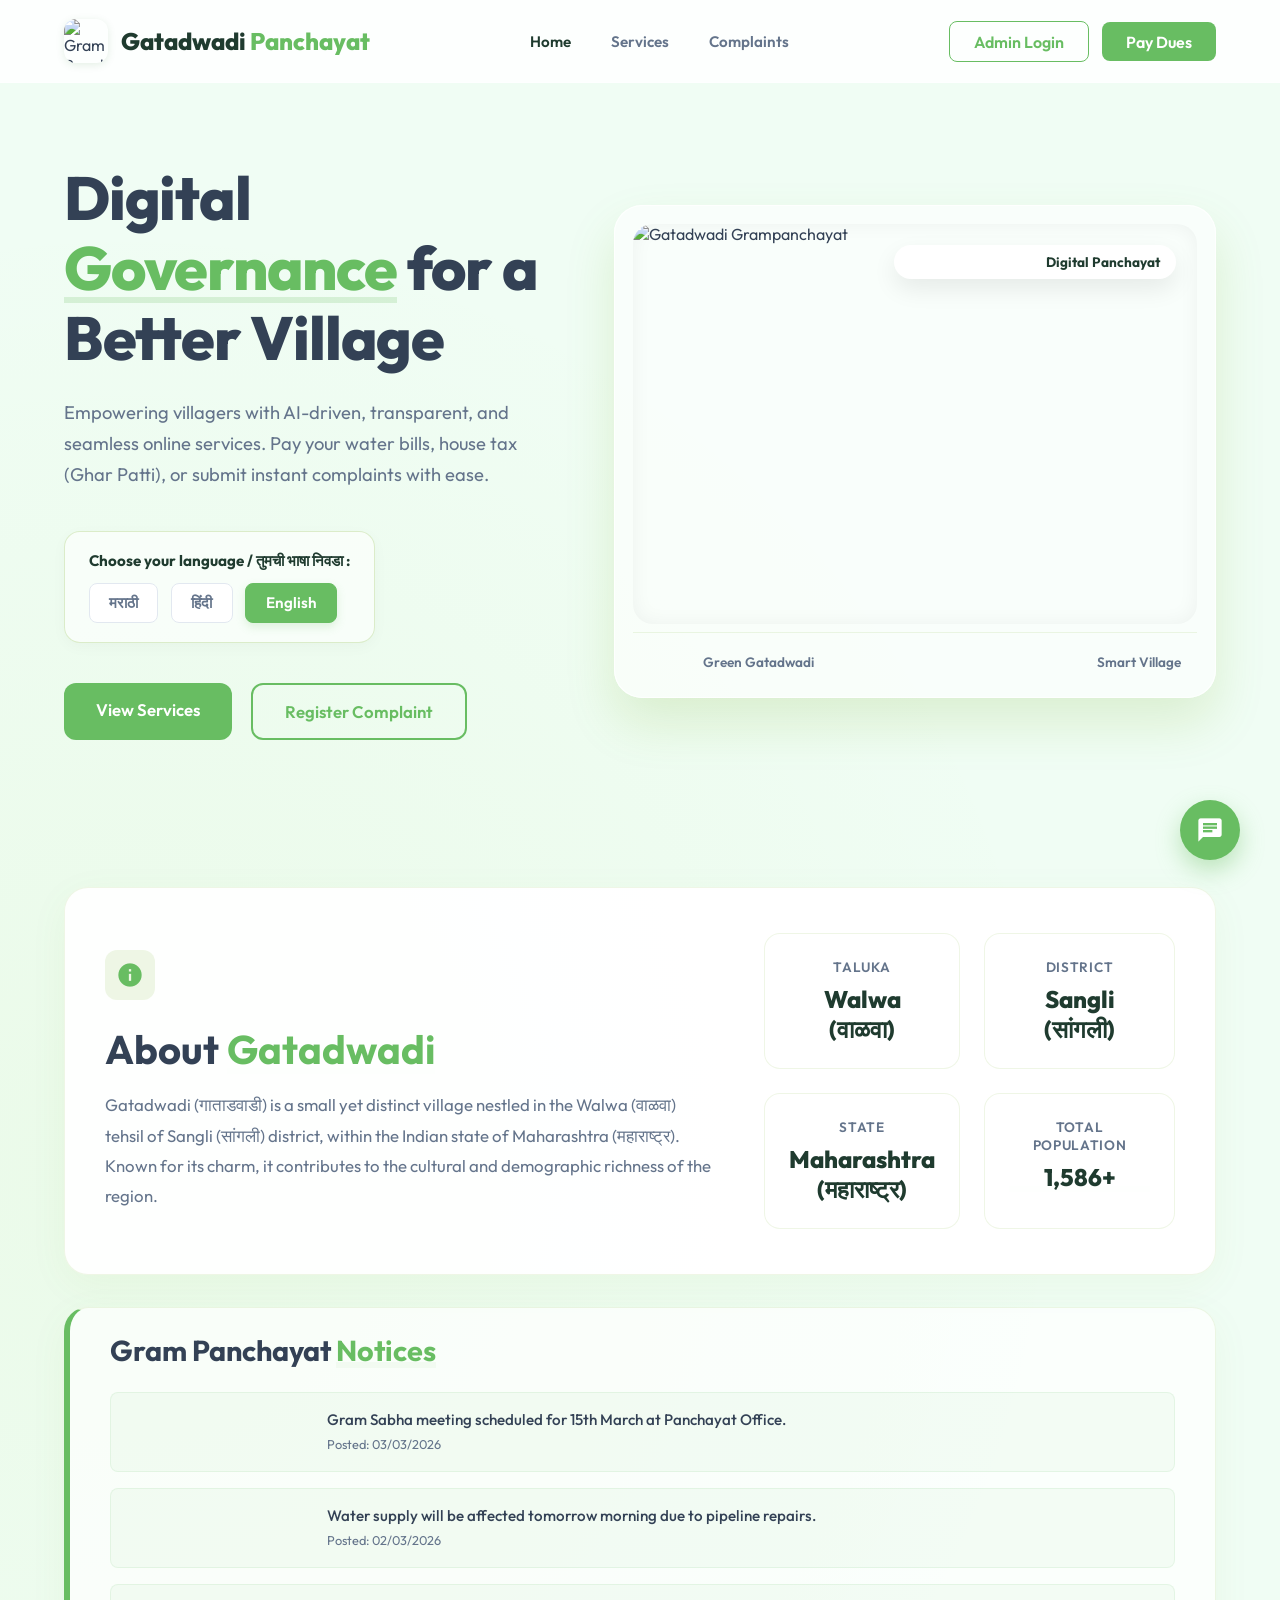
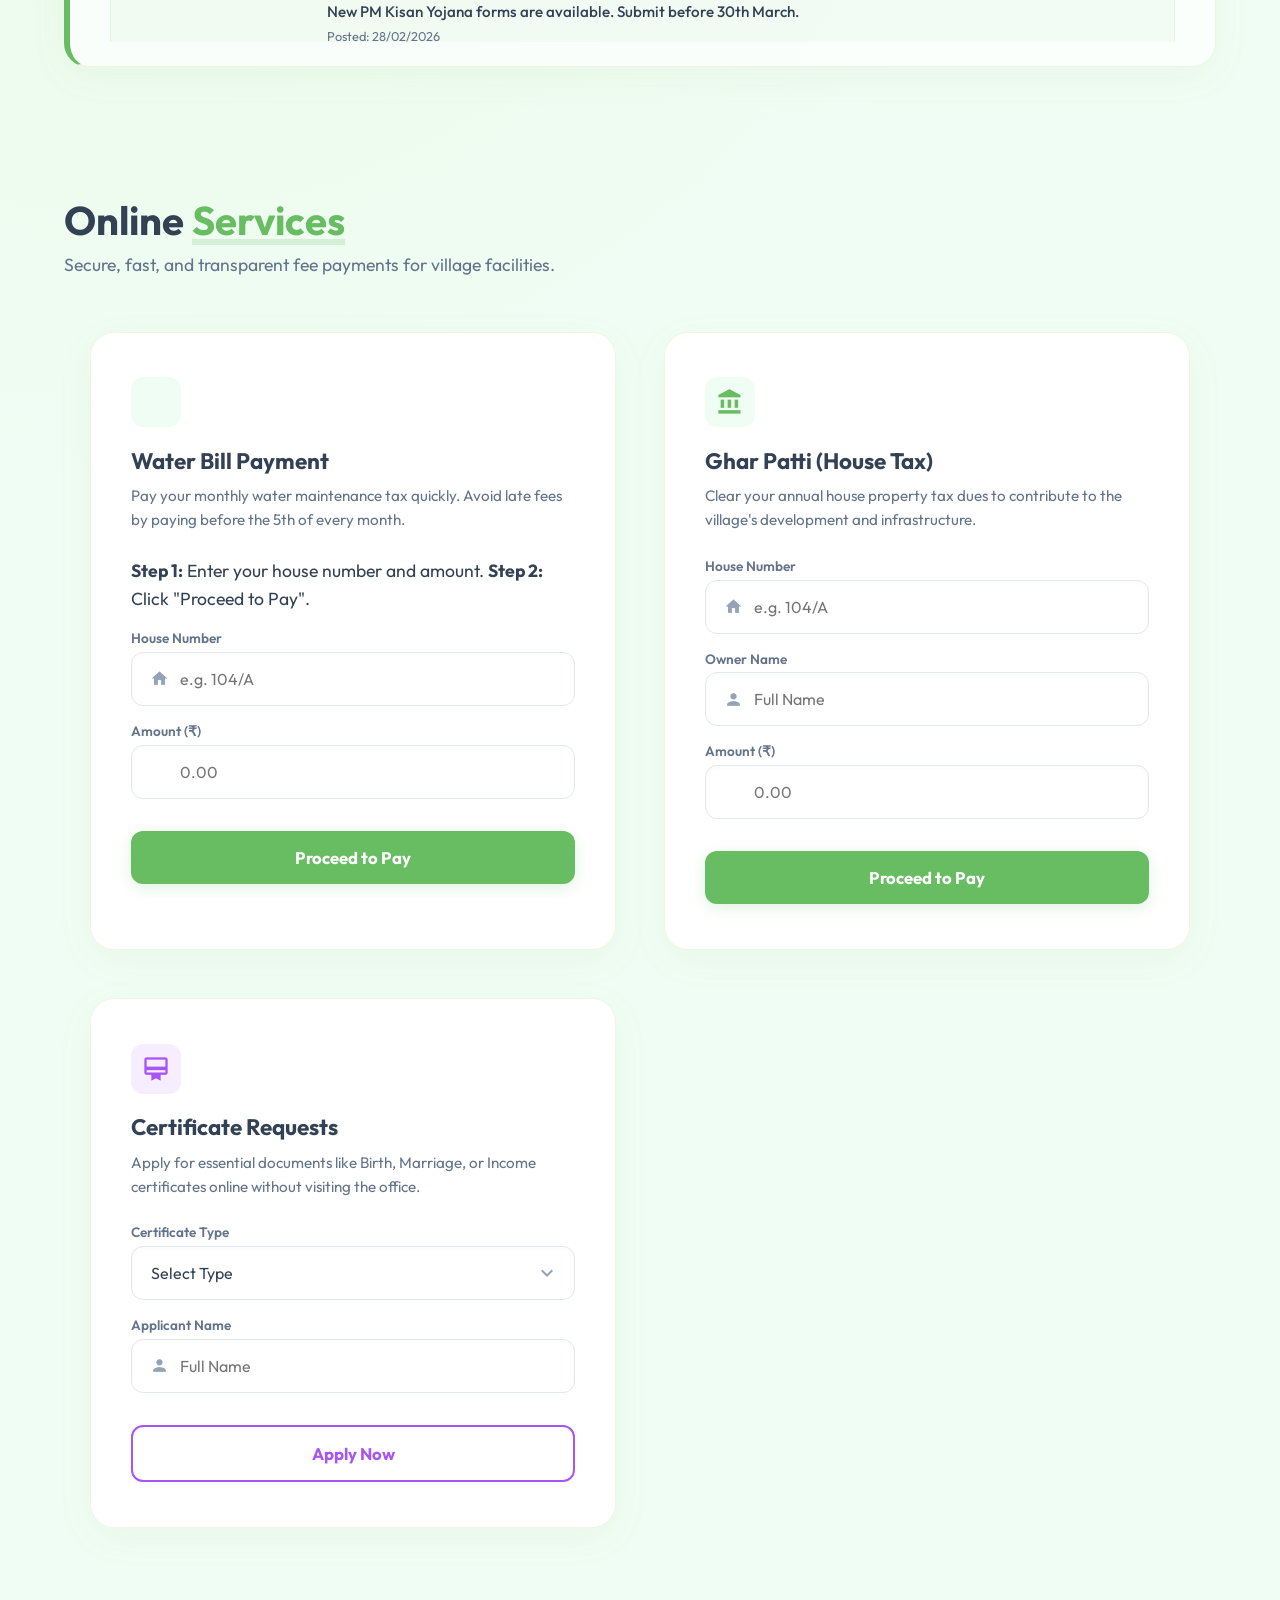
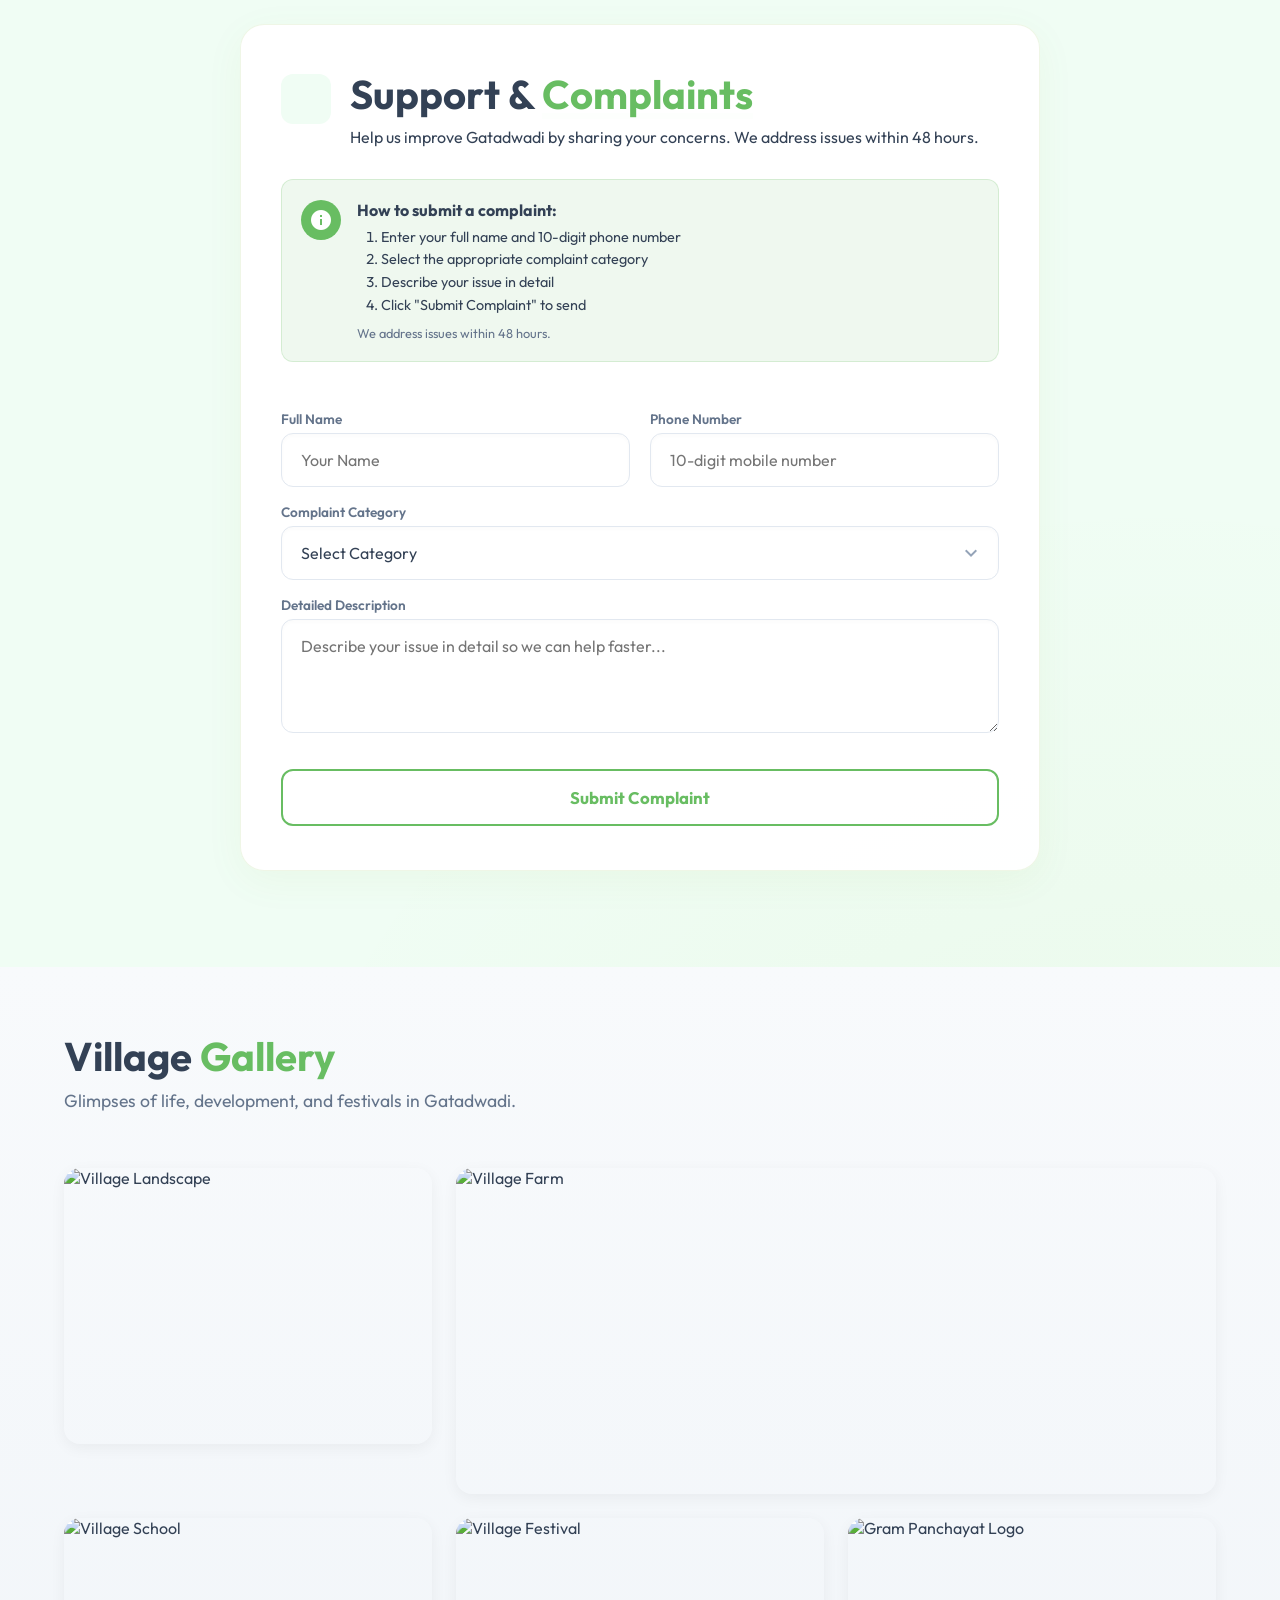
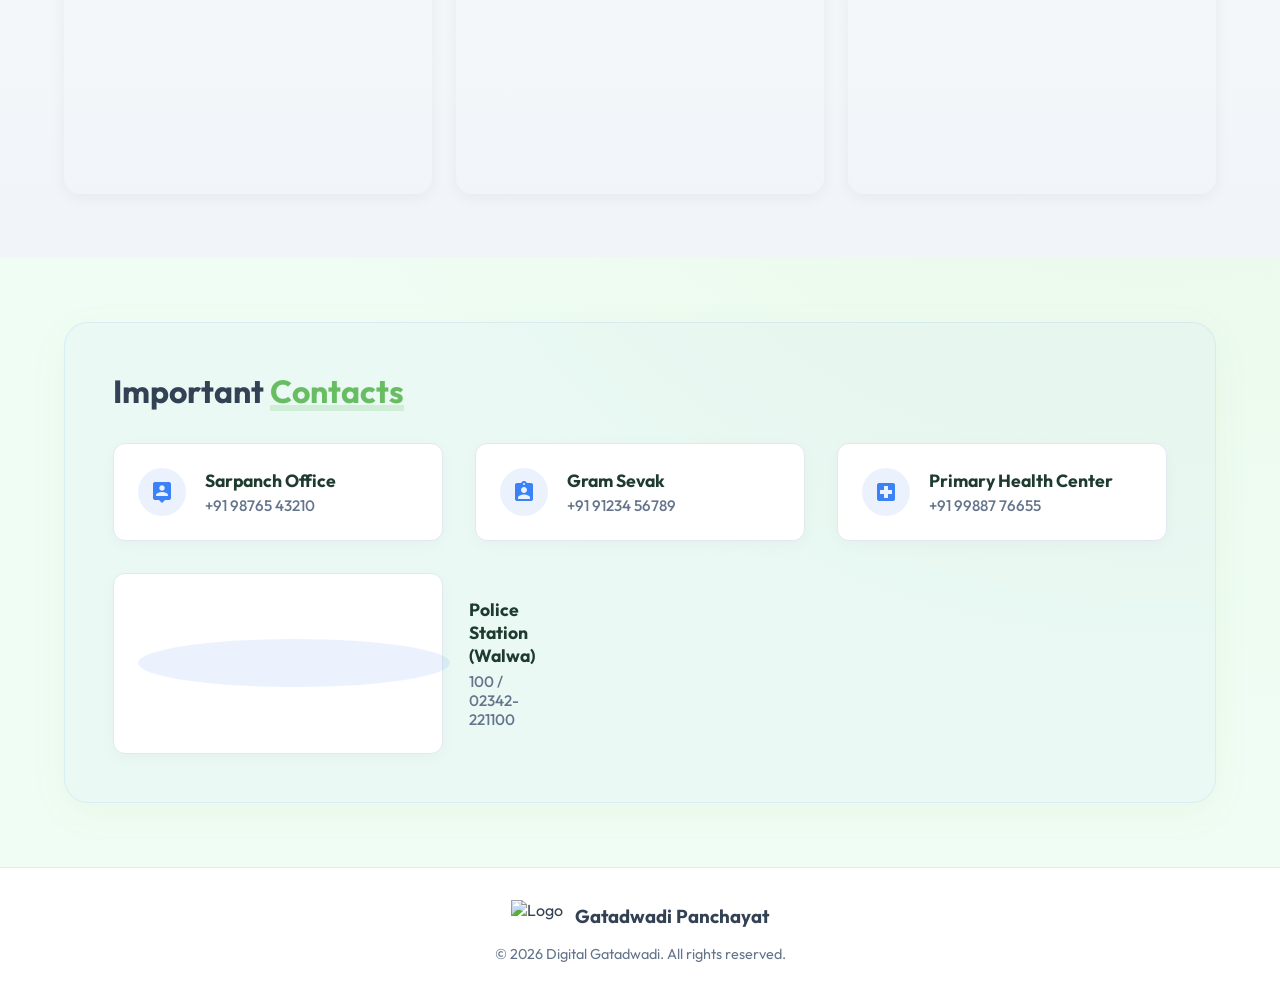
==== index.html @ b0f51096 "Initial commit: Gatadwadi Gram Panchayat website with improved UI and demo gallery" ====
<!DOCTYPE html>
<html lang="en">

<head>
    <meta charset="UTF-8">
    <meta name="viewport" content="width=device-width, initial-scale=1.0">
    <meta name="description"
        content="Digital Gatadwadi Gram Panchayat portal. Pay water bills, house taxes (ghar patti), and submit complaints easily online.">
    <title>Gatadwadi Gram Panchayat | Digital Services</title>

    <link rel="stylesheet" href="styles.css">
    <link rel="preconnect" href="https://fonts.googleapis.com">
    <link rel="preconnect" href="https://fonts.gstatic.com" crossorigin>
    <link href="https://fonts.googleapis.com/css2?family=Outfit:wght@300;400;500;600;700;800&display=swap"
        rel="stylesheet">
    <link href="https://fonts.googleapis.com/icon?family=Material+Icons" rel="stylesheet">
</head>

<body>
    <!-- Header with Logo -->
    <header class="glass-header">
        <div class="logo-container">
            <img src="../logo.png" alt="Gram Panchayat Logo" class="logo">
            <h1 data-i18n="logoTitle">Gatadwadi <span>Panchayat</span></h1>
        </div>
        <nav>
            <a href="#home" class="active" data-i18n="navHome">Home</a>
            <a href="#services" data-i18n="navServices">Services</a>
            <a href="#complaints" data-i18n="navComplaints">Complaints</a>
        </nav>
        <div class="nav-cta">
            <a href="admin.html" class="primary-btn-small"
                style="background: transparent; color: var(--button-green); border: 1px solid var(--button-green); margin-right: 10px;"
                data-i18n="navAdmin">Admin Login</a>
            <a href="#services" class="primary-btn-small" data-i18n="navPayDues">Pay Dues</a>
        </div>
        <div class="mobile-menu-btn">
            <span class="material-icons">menu</span>
        </div>
    </header>

    <!-- Hero Section -->
    <section id="home" class="hero">
        <div class="hero-content fade-in-up">
            <h2 class="hero-title fade-in-up" style="animation-delay: 0.1s" data-i18n="heroTitle">Digital <span
                    class="highlight" data-i18n="heroTitleHighlight">Governance</span> for a Better Village</h2>
            <p class="hero-subtitle fade-in-up" style="animation-delay: 0.2s" data-i18n="heroSubtitle">Empowering
                villagers with AI-driven,
                transparent, and seamless online services. Pay your water bills, house tax (Ghar Patti), or submit
                instant complaints with ease.</p>

            <div class="language-selection-large fade-in-up" style="animation-delay: 0.25s">
                <p class="lang-prompt" data-i18n="selectLanguageMsg">Choose your language / तुमची भाषा निवडा :</p>
                <div class="lang-buttons">
                    <button class="lang-btn" onclick="setLanguage('mr')" id="btn-lang-mr">मराठी</button>
                    <button class="lang-btn" onclick="setLanguage('hi')" id="btn-lang-hi">हिंदी</button>
                    <button class="lang-btn" onclick="setLanguage('en')" id="btn-lang-en">English</button>
                </div>
            </div>

            <div class="hero-buttons fade-in-up" style="animation-delay: 0.35s">
                <a href="#services" class="primary-btn pulse-glow" data-i18n="heroBtnServices">View Services</a>
                <a href="#complaints" class="secondary-btn" data-i18n="heroBtnComplaints">Register Complaint</a>
            </div>
        </div>

        <div class="hero-image-wrapper fade-in-right">
            <div class="image-card">
                <div class="badge-floating">
                    <span class="material-icons">verified</span> <span data-i18n="heroBadgeVerified">Digital
                        Panchayat</span>
                </div>
                <!-- Using Gatadwadi Custom Image -->
                <div class="hero-image-crop">
                    <img src="../gatadwadi.png" alt="Gatadwadi Grampanchayat" class="hero-image">
                </div>
                <div class="image-footer">
                    <span class="img-caption"><span class="material-icons">eco</span> <span
                            data-i18n="heroBadgeGreen">Green Gatadwadi</span></span>
                    <span class="img-caption"><span class="material-icons">architecture</span> <span
                            data-i18n="heroBadgeSmart">Smart Village</span></span>
                </div>
            </div>
        </div>
    </section>

    <!-- About Section -->
    <section id="about" class="about-section">
        <div class="about-container glass-card scroll-reveal">
            <div class="about-content">
                <div class="card-icon info-icon"
                    style="background: rgba(101, 163, 13, 0.1); color: var(--button-green); margin-bottom: 1.5rem;">
                    <span class="material-icons">info</span>
                </div>
                <h2 class="section-title" data-i18n="aboutTitle" style="text-align: left; margin-bottom: 1rem;">
                    About <span class="highlight">Gatadwadi</span></h2>
                <p class="about-text" data-i18n="aboutDesc">Gatadwadi is a small yet distinct village nestled in the
                    Walwa tehsil of Sangli district, within the Indian state of Maharashtra. Known for its charm, it
                    contributes to the cultural and demographic richness of the region.</p>
            </div>

            <div class="about-stats">
                <div class="stat-box">
                    <span class="stat-label" data-i18n="statTalukaLbl">Taluka</span>
                    <strong class="stat-value" data-i18n="statTalukaVal">Walwa (वाळवा)</strong>
                </div>
                <div class="stat-box">
                    <span class="stat-label" data-i18n="statDistLbl">District</span>
                    <strong class="stat-value" data-i18n="statDistVal">Sangli (सांगली)</strong>
                </div>
                <div class="stat-box">
                    <span class="stat-label" data-i18n="statStateLbl">State</span>
                    <strong class="stat-value" data-i18n="statStateVal">Maharashtra (महाराष्ट्र)</strong>
                </div>
                <div class="stat-box">
                    <span class="stat-label" data-i18n="statPopLbl">Total Population</span>
                    <strong class="stat-value highlight" data-i18n="statPopVal">1,586+</strong>
                </div>
            </div>
        </div>
    </section>

    <!-- Notice Board Section -->
    <section id="notices" class="notices-section">
        <div class="glass-card notices-container scroll-reveal">
            <div class="section-header" style="margin-bottom: 1.5rem;">
                <h2 class="section-title" data-i18n="noticeTitle" style="text-align: left; font-size: 1.8rem;">Gram
                    Panchayat <span class="highlight" data-i18n="noticeTitleHighlight">Notices</span></h2>
            </div>
            <div class="notice-ticker">
                <ul id="noticeList" class="notice-list">
                    <!-- Dynamic notices injected by JS -->
                    <li><span class="material-icons"
                            style="color: var(--button-green); vertical-align: middle; margin-right: 8px;">campaign</span>
                        <span data-i18n="loadingNotices">Loading latest updates...</span></li>
                </ul>
            </div>
        </div>
    </section>

    <!-- Services Section (Bento Grid) -->
    <section id="services" class="bento-section">
        <div class="section-header scroll-reveal">
            <h2 class="section-title" data-i18n="servicesTitle">Online <span class="highlight"
                    data-i18n="servicesTitleHighlight">Services</span></h2>
            <p class="section-subtitle" data-i18n="servicesSubtitle">Secure, fast, and transparent fee payments for
                village facilities.</p>
        </div>

        <div class="bento-grid">
            <!-- Water Bill Card -->
            <div class="bento-card glass-card scroll-reveal" style="transition-delay: 0.1s">
                <div class="card-icon water-icon">
                    <span class="material-icons">water_drop</span>
                </div>
                <h3 data-i18n="waterBillTitle">Water Bill Payment</h3>
                <p data-i18n="waterBillDesc">Pay your monthly water maintenance tax quickly. Avoid late fees by
                    paying
                    before the 5th of every
                    month.</p>
                <p style="font-size: 1.1rem; color: var(--text-main); margin-bottom: 1rem;"><strong>Step 1:</strong> Enter your house number and amount. <strong>Step 2:</strong> Click "Proceed to Pay".</p>
                <form id="waterBillForm" class="payment-form">
                    <div class="input-group">
                        <label for="waterHouseNo" data-i18n="labelHouseNo">House Number</label>
                        <div class="input-with-icon">
                            <span class="material-icons">home</span>
                            <input type="text" id="waterHouseNo" required data-i18n-placeholder="placeholderHouseNo"
                                placeholder="e.g. 104/A">
                        </div>
                    </div>
                    <div class="input-group">
                        <label for="waterAmount" data-i18n="labelAmount">Amount (₹)</label>
                        <div class="input-with-icon">
                            <span class="material-icons">currency_rupee</span>
                            <input type="number" id="waterAmount" required placeholder="0.00" min="1">
                        </div>
                    </div>
                    <button type="submit" class="submit-btn solid-btn-green" data-i18n="btnPayNow">Proceed to
                        Pay</button>
                </form>
            </div>

            <!-- Ghar Patti Card -->
            <div class="bento-card glass-card scroll-reveal" style="transition-delay: 0.3s">
                <div class="card-icon house-icon">
                    <span class="material-icons">account_balance</span>
                </div>
                <h3 data-i18n="houseBillTitle">Ghar Patti (House Tax)</h3>
                <p data-i18n="houseBillDesc">Clear your annual house property tax dues to contribute to the
                    village's
                    development and
                    infrastructure.</p>
                <form id="houseBillForm" class="payment-form">
                    <div class="input-group">
                        <label for="houseNo" data-i18n="labelHouseNo2">House Number</label>
                        <div class="input-with-icon">
                            <span class="material-icons">home</span>
                            <input type="text" id="houseNo" required data-i18n-placeholder="placeholderHouseNo"
                                placeholder="e.g. 104/A">
                        </div>
                    </div>
                    <div class="input-group">
                        <label for="ownerName" data-i18n="labelOwnerName">Owner Name</label>
                        <div class="input-with-icon">
                            <span class="material-icons">person</span>
                            <input type="text" id="ownerName" required data-i18n-placeholder="placeholderFullName"
                                placeholder="Full Name">
                        </div>
                    </div>
                    <div class="input-group">
                        <label for="houseAmount" data-i18n="labelAmount2">Amount (₹)</label>
                        <div class="input-with-icon">
                            <span class="material-icons">currency_rupee</span>
                            <input type="number" id="houseAmount" required placeholder="0.00" min="1">
                        </div>
                    </div>
                    <button type="submit" class="submit-btn solid-btn-green" data-i18n="btnPayNow2">Proceed to
                        Pay</button>
                </form>
            </div>

            <!-- Certificate Request Card -->
            <div class="bento-card glass-card scroll-reveal" style="transition-delay: 0.5s">
                <div class="card-icon cert-icon" style="background: rgba(168, 85, 247, 0.1); color: #a855f7;">
                    <span class="material-icons">card_membership</span>
                </div>
                <h3 data-i18n="certTitle">Certificate Requests</h3>
                <p data-i18n="certDesc">Apply for essential documents like Birth, Marriage, or Income certificates
                    online without visiting the office.</p>
                <form id="certForm" class="payment-form">
                    <div class="input-group">
                        <label for="certType" data-i18n="labelCertType">Certificate Type</label>
                        <div class="select-wrapper">
                            <select id="certType" required>
                                <option value="" disabled selected data-i18n="certSelect">Select Type</option>
                                <option value="birth" data-i18n="certBirth">Birth Certificate</option>
                                <option value="marriage" data-i18n="certMarriage">Marriage Certificate</option>
                                <option value="income" data-i18n="certIncome">Income Certificate</option>
                                <option value="domicile" data-i18n="certDomicile">Domicile Certificate</option>
                            </select>
                            <span class="material-icons select-icon">expand_more</span>
                        </div>
                    </div>
                    <div class="input-group">
                        <label for="certName" data-i18n="labelApplicantName">Applicant Name</label>
                        <div class="input-with-icon">
                            <span class="material-icons">person</span>
                            <input type="text" id="certName" required data-i18n-placeholder="placeholderFullName"
                                placeholder="Full Name">
                        </div>
                    </div>
                    <button type="submit" class="submit-btn outline-btn-green"
                        style="border-color: #a855f7; color: #a855f7;" data-i18n="btnApplyCert">Apply Now</button>
                </form>
            </div>
        </div>
    </section>

    <!-- Complaints Section -->
    <section id="complaints" class="complaints-section">
        <div class="glass-card complaint-container scroll-reveal">
            <div class="complaint-header">
                <div class="card-icon complaint-icon">
                    <span class="material-icons">support_agent</span>
                </div>
                <div>
                    <h2 class="section-title" data-i18n="complaintsTitle">Support & <span class="highlight"
                            data-i18n="complaintsTitleHighlight">Complaints</span></h2>
                    <p class="section-subtitle-small" data-i18n="complaintsSubtitle">Help us improve Gatadwadi by
                        sharing your concerns. We address
                        issues within 48 hours.</p>
                </div>
            </div>

            <form id="complaintForm" class="complaint-form">
                <div class="instruction-box">
                    <div class="instruction-icon">
                        <span class="material-icons">info</span>
                    </div>
                    <div class="instruction-text">
                        <strong>How to submit a complaint:</strong>
                        <ol>
                            <li>Enter your full name and 10-digit phone number</li>
                            <li>Select the appropriate complaint category</li>
                            <li>Describe your issue in detail</li>
                            <li>Click "Submit Complaint" to send</li>
                        </ol>
                        <small>We address issues within 48 hours.</small>
                    </div>
                </div>
                <div class="form-row">
                    <div class="input-group">
                        <label for="complaintName" data-i18n="labelFullName">Full Name</label>
                        <input type="text" id="complaintName" required data-i18n-placeholder="placeholderYourName"
                            placeholder="Your Name">
                    </div>
                    <div class="input-group">
                        <label for="complaintPhone" data-i18n="labelPhoneName">Phone Number</label>
                        <input type="pattern" pattern="[0-9]{10}" id="complaintPhone" required
                            data-i18n-placeholder="placeholderPhone" placeholder="10-digit mobile number">
                    </div>
                </div>
                <div class="input-group">
                    <label for="complaintType" data-i18n="labelCategory">Complaint Category</label>
                    <div class="select-wrapper">
                        <select id="complaintType" required>
                            <option value="" disabled selected data-i18n="catSelect">Select Category</option>
                            <option value="water" data-i18n="catWater">Water Supply Issue</option>
                            <option value="electricity" data-i18n="catElectricity">Street Lights / Electricity
                            </option>
                            <option value="roads" data-i18n="catRoads">Road Maintenance & Potholes</option>
                            <option value="cleanliness" data-i18n="catClean">Sanitation & Garbage Collection
                            </option>
                            <option value="other" data-i18n="catOther">Other Issues</option>
                        </select>
                        <span class="material-icons select-icon">expand_more</span>
                    </div>
                </div>
                <div class="input-group">
                    <label for="complaintDesc" data-i18n="labelDesc">Detailed Description</label>
                    <textarea id="complaintDesc" rows="4" required data-i18n-placeholder="placeholderDesc"
                        placeholder="Describe your issue in detail so we can help faster..."></textarea>
                </div>
                <button type="submit" class="submit-btn outline-btn-green" data-i18n="btnSubmitComplaint">Submit
                    Complaint</button>
            </form>
        </div>
    </section>

    <!-- Photo Gallery Section -->
    <section id="gallery" class="gallery-section">
        <div class="section-header scroll-reveal">
            <h2 class="section-title" data-i18n="galleryTitle">Village <span class="highlight"
                    data-i18n="galleryTitleHighlight">Gallery</span></h2>
            <p class="section-subtitle" data-i18n="gallerySubtitle">Glimpses of life, development, and festivals in
                Gatadwadi.</p>
        </div>
        <div class="gallery-grid scroll-reveal">
            <div class="gallery-item"><img src="../demo.jpg" alt="Village Landscape"></div>
            <div class="gallery-item wide"><img src="../Gram panchyat1.png" alt="Village Farm"></div>
            <div class="gallery-item"><img src="../Gram panchyat 2.png" alt="Village School"></div>
            <div class="gallery-item"><img src="../gatadwadi.png" alt="Village Festival"></div>
            <div class="gallery-item"><img src="../logo.png" alt="Gram Panchayat Logo"></div>
        </div>
    </section>

    <!-- Important Contacts Section -->
    <section id="contacts" class="contacts-section">
        <div class="glass-card contacts-container scroll-reveal">
            <div class="section-header" style="text-align: left; margin-bottom: 2rem;">
                <h2 class="section-title" data-i18n="contactsTitle" style="font-size: 2rem;">Important <span
                        class="highlight" data-i18n="contactsTitleHighlight">Contacts</span></h2>
            </div>
            <div class="contacts-grid">
                <div class="contact-card">
                    <span class="material-icons contact-icon">person_pin</span>
                    <div>
                        <h4 data-i18n="contactSarpanch">Sarpanch Office</h4>
                        <p>+91 98765 43210</p>
                    </div>
                </div>
                <div class="contact-card">
                    <span class="material-icons contact-icon">assignment_ind</span>
                    <div>
                        <h4 data-i18n="contactGramSevak">Gram Sevak</h4>
                        <p>+91 91234 56789</p>
                    </div>
                </div>
                <div class="contact-card">
                    <span class="material-icons contact-icon">local_hospital</span>
                    <div>
                        <h4 data-i18n="contactHospital">Primary Health Center</h4>
                        <p>+91 99887 76655</p>
                    </div>
                </div>
                <div class="contact-card">
                    <span class="material-icons contact-icon">local_police</span>
                    <div>
                        <h4 data-i18n="contactPolice">Police Station (Walwa)</h4>
                        <p>100 / 02342-221100</p>
                    </div>
                </div>
            </div>
        </div>
    </section>

    <!-- Footer -->
    <footer class="glass-footer">
        <div class="footer-content">
            <div class="footer-logo">
                <img src="../logo.png" alt="Logo">
                <h3 data-i18n="footerLogoTitle">Gatadwadi <span>Panchayat</span></h3>
            </div>
            <p class="copyright">&copy; <span id="year"></span> <span data-i18n="footerCopyright">Digital Gatadwadi.
                    All
                    rights reserved.</span></p>
        </div>
    </footer>

    <!-- Modal / Toast Notification -->
    <div id="toast" class="toast hidden">
        <div class="toast-icon">
            <span class="material-icons">check_circle</span>
        </div>
        <div class="toast-content">
            <h4 id="toastTitle" data-i18n="toastSuccessTitle">Success!</h4>
            <p id="toastMessage" data-i18n="toastSuccessMessage">Your request has been processed.</p>
        </div>
    </div>

    <!-- Floating Action Button -->
    <div class="fab pulse-glow">
        <span class="material-icons">chat</span>
    </div>

    <script src="script.js"></script>
</body>

</html>
---- styles.css ----
/* Core Variables - Light Green Elegant Theme */
:root {
    /* Palette */
    --bg-main: #f0fdf4;
    /* Very light mint/green tint */
    --bg-surface: #ffffff;

    --primary-dark: #1f3b2f;
    /* Deep Forest Green for Typography */
    --primary: #65a30d;
    /* Lime/Leaf Green */
    --primary-light: #84cc16;
    /* Bright Green */
    --button-green: #68bd62;
    /* Soft but vibrant button green */

    /* Text */
    --text-main: #334155;
    --text-muted: #64748b;

    /* Borders & Shadows */
    --border-light: #e2e8f0;
    --shadow-sm: 0 4px 15px rgba(0, 0, 0, 0.05);
    --shadow-lg: 0 15px 35px rgba(104, 189, 98, 0.15);

    /* Transitions */
    --transition-smooth: all 0.3s ease;
}

* {
    margin: 0;
    padding: 0;
    box-sizing: border-box;
    font-family: 'Outfit', sans-serif;
}

body {
    background: var(--bg-main);
    color: var(--text-main);
    overflow-x: hidden;
    scroll-behavior: smooth;
    background-image: radial-gradient(circle at 10% 20%, rgba(132, 204, 22, 0.05) 0%, transparent 20%),
        radial-gradient(circle at 90% 80%, rgba(101, 163, 13, 0.05) 0%, transparent 20%);
}

::selection {
    background: var(--primary-light);
    color: white;
}

.highlight {
    color: var(--button-green);
    position: relative;
    display: inline-block;
}

.highlight::after {
    content: '';
    position: absolute;
    bottom: 0px;
    left: 0;
    width: 100%;
    height: 6px;
    background-color: rgba(104, 189, 98, 0.2);
    z-index: -1;
}

/* Header */
.glass-header {
    background: rgba(255, 255, 255, 0.85);
    backdrop-filter: blur(16px);
    -webkit-backdrop-filter: blur(16px);
    border-bottom: 1px solid rgba(255, 255, 255, 0.5);
    position: fixed;
    top: 0;
    width: 100%;
    z-index: 1000;
    display: flex;
    justify-content: space-between;
    align-items: center;
    padding: 1.2rem 5%;
    transition: var(--transition-smooth);
}

.glass-header.scrolled {
    padding: 0.8rem 5%;
    box-shadow: 0 4px 25px rgba(0, 0, 0, 0.04);
}

.logo-container {
    display: flex;
    align-items: center;
    gap: 0.8rem;
    cursor: pointer;
}

.logo {
    height: 44px;
    width: 44px;
    border-radius: 12px;
    object-fit: cover;
    box-shadow: 0 2px 8px rgba(0, 100, 0, 0.1);
}

.logo-container h1 {
    font-size: 1.5rem;
    font-weight: 800;
    color: var(--primary-dark);
}

.logo-container span {
    color: var(--button-green);
}

nav {
    display: flex;
    gap: 2.5rem;
}

nav a {
    color: var(--text-muted);
    text-decoration: none;
    font-weight: 600;
    font-size: 0.95rem;
    transition: var(--transition-smooth);
}

nav a:hover,
nav a.active {
    color: var(--primary-dark);
}

.nav-cta {
    display: block;
}

.primary-btn-small {
    background-color: var(--button-green);
    color: white;
    padding: 0.6rem 1.5rem;
    border-radius: 8px;
    text-decoration: none;
    font-weight: 600;
    transition: var(--transition-smooth);
}

.primary-btn-small:hover {
    background-color: #56a551;
    box-shadow: 0 4px 10px rgba(104, 189, 98, 0.3);
}

.mobile-menu-btn {
    display: none;
    cursor: pointer;
    color: var(--primary-dark);
}

/* Hero Section */
.hero {
    min-height: 95vh;
    display: flex;
    align-items: center;
    justify-content: space-between;
    padding: 7rem 5% 4rem 5%;
    gap: 3rem;
    position: relative;
    overflow: hidden;
}

.hero-content {
    flex: 1;
    max-width: 550px;
}

.hero-title {
    font-size: 3.8rem;
    font-weight: 800;
    line-height: 1.15;
    margin-bottom: 1.5rem;
    letter-spacing: -0.02em;
}

.hero-subtitle {
    font-size: 1.15rem;
    color: var(--text-muted);
    margin-bottom: 2.5rem;
    line-height: 1.7;
}

.language-selection-large {
    background: rgba(255, 255, 255, 0.6);
    backdrop-filter: blur(10px);
    -webkit-backdrop-filter: blur(10px);
    padding: 1.2rem 1.5rem;
    border-radius: 16px;
    margin-bottom: 2.5rem;
    border: 1px solid rgba(101, 163, 13, 0.2);
    display: inline-block;
    box-shadow: 0 4px 15px rgba(0, 0, 0, 0.03);
}

.lang-prompt {
    font-size: 0.95rem;
    color: var(--primary-dark);
    font-weight: 700;
    margin-bottom: 0.8rem;
}

.lang-buttons {
    display: flex;
    gap: 0.8rem;
    flex-wrap: wrap;
}

.lang-btn {
    padding: 0.6rem 1.2rem;
    border-radius: 8px;
    font-weight: 600;
    font-size: 0.95rem;
    cursor: pointer;
    background: white;
    border: 1px solid var(--border-light);
    color: var(--text-muted);
    transition: var(--transition-smooth);
}

.lang-btn:hover {
    border-color: var(--button-green);
    color: var(--button-green);
}

.lang-btn.active {
    background: var(--button-green);
    color: white;
    border-color: var(--button-green);
    box-shadow: 0 4px 10px rgba(104, 189, 98, 0.2);
}

.hero-buttons {
    display: flex;
    gap: 1.2rem;
}

.primary-btn,
.secondary-btn {
    padding: 1rem 2rem;
    border-radius: 12px;
    font-size: 1.05rem;
    font-weight: 600;
    text-decoration: none;
    text-align: center;
    cursor: pointer;
    transition: var(--transition-smooth);
    border: none;
}

.primary-btn {
    background-color: var(--button-green);
    color: white;
}

.primary-btn:hover {
    background-color: #56a551;
    transform: translateY(-2px);
    box-shadow: 0 6px 15px rgba(104, 189, 98, 0.4);
}

.secondary-btn {
    background: transparent;
    color: var(--button-green);
    border: 2px solid var(--button-green);
}

.secondary-btn:hover {
    background: rgba(104, 189, 98, 0.05);
}

/* New Hero Image Card Layout */
.hero-image-wrapper {
    flex: 1.2;
    display: flex;
    justify-content: flex-end;
}

.image-card {
    background: rgba(255, 255, 255, 0.6);
    backdrop-filter: blur(20px);
    -webkit-backdrop-filter: blur(20px);
    padding: 1.2rem;
    border-radius: 28px;
    box-shadow: 0 25px 50px rgba(101, 163, 13, 0.15), 0 0 0 1px rgba(255, 255, 255, 0.8) inset;
    position: relative;
    max-width: 650px;
    width: 100%;
}

.badge-floating {
    position: absolute;
    top: 2.5rem;
    right: 2.5rem;
    background: white;
    padding: 0.5rem 1rem;
    border-radius: 20px;
    font-size: 0.85rem;
    font-weight: 700;
    box-shadow: 0 10px 25px rgba(0, 0, 0, 0.08);
    display: flex;
    align-items: center;
    gap: 0.5rem;
    color: var(--primary-dark);
    z-index: 10;
}

.badge-floating .material-icons {
    font-size: 16px;
    color: var(--button-green);
}

.hero-image-crop {
    width: 100%;
    height: 400px;
    border-radius: 20px;
    overflow: hidden;
    position: relative;
    box-shadow: inset 0 0 20px rgba(0, 0, 0, 0.05);
}

.hero-image {
    width: 100%;
    height: 120%;
    /* Scaled to push top navigation out of view */
    object-fit: cover;
    object-position: center bottom;
    display: block;
}

.image-footer {
    display: flex;
    justify-content: space-between;
    padding: 1.2rem 1rem 0.5rem 1rem;
    border-top: 1px solid rgba(101, 163, 13, 0.1);
    margin-top: 0.5rem;
}

.img-caption {
    font-size: 0.85rem;
    color: var(--text-muted);
    font-weight: 600;
    display: flex;
    align-items: center;
    gap: 0.4rem;
}

.img-caption .material-icons {
    font-size: 16px;
    color: var(--button-green);
}

/* Animations */
.fade-in-up {
    opacity: 0;
    transform: translateY(20px);
    animation: fadeInUp 0.8s ease forwards;
}

.fade-in-right {
    opacity: 0;
    transform: translateX(30px);
    animation: fadeInRight 0.8s ease forwards;
    animation-delay: 0.4s;
}

@keyframes fadeInUp {
    to {
        opacity: 1;
        transform: translateY(0);
    }
}

@keyframes fadeInRight {
    to {
        opacity: 1;
        transform: translateX(0);
    }
}

/* About Section */
.about-section {
    padding: 2rem 5% 0 5%;
}

.about-container {
    display: flex;
    flex-wrap: wrap;
    gap: 3rem;
    padding: 3rem;
    align-items: center;
}

.about-content {
    flex: 1 1 500px;
}

.about-text {
    color: var(--text-muted);
    font-size: 1.05rem;
    line-height: 1.8;
}

.about-stats {
    flex: 1 1 300px;
    display: grid;
    grid-template-columns: 1fr 1fr;
    gap: 1.5rem;
}

.stat-box {
    background: rgba(255, 255, 255, 0.4);
    padding: 1.5rem;
    border-radius: 16px;
    border: 1px solid rgba(101, 163, 13, 0.1);
    text-align: center;
    transition: var(--transition-smooth);
}

.stat-box:hover {
    transform: translateY(-5px);
    box-shadow: 0 10px 25px rgba(101, 163, 13, 0.1);
    background: white;
}

.stat-label {
    display: block;
    font-size: 0.85rem;
    color: var(--text-muted);
    font-weight: 600;
    margin-bottom: 0.5rem;
    text-transform: uppercase;
    letter-spacing: 0.05em;
}

.stat-value {
    display: block;
    font-size: 1.5rem;
    color: var(--primary-dark);
    font-weight: 800;
}

@media (max-width: 768px) {
    .about-container {
        padding: 2rem;
    }

    .about-stats {
        grid-template-columns: 1fr;
    }
}

/* Services Section */
.bento-section {
    padding: 6rem 5% 4rem 5%;
}

.section-header {
    margin-bottom: 3.5rem;
}

.section-title {
    font-size: 2.5rem;
    margin-bottom: 0.5rem;
}

.section-subtitle {
    color: var(--text-muted);
    font-size: 1.1rem;
}

.bento-grid {
    display: grid;
    grid-template-columns: repeat(auto-fit, minmax(380px, 1fr));
    gap: 3rem;
    max-width: 1100px;
    margin: 0 auto;
}

.glass-card {
    background: rgba(255, 255, 255, 0.95);
    border: 1px solid rgba(101, 163, 13, 0.1);
    border-radius: 24px;
    padding: 2.8rem 2.5rem;
    box-shadow: 0 10px 40px rgba(101, 163, 13, 0.05);
    transition: var(--transition-smooth);
}

.glass-card:hover {
    transform: translateY(-8px);
    box-shadow: 0 25px 50px rgba(101, 163, 13, 0.12);
    border: 1px solid rgba(101, 163, 13, 0.2);
}

.card-icon {
    height: 50px;
    width: 50px;
    border-radius: 12px;
    display: flex;
    align-items: center;
    justify-content: center;
    margin-bottom: 1.2rem;
    background: #f0fdf4;
    color: var(--button-green);
}

.card-icon .material-icons {
    font-size: 28px;
}

.bento-card h3 {
    font-size: 1.4rem;
    margin-bottom: 0.6rem;
}

.bento-card p {
    color: var(--text-muted);
    font-size: 0.95rem;
    line-height: 1.6;
    margin-bottom: 1.5rem;
}

/* Forms */
.payment-form,
.complaint-form {
    display: flex;
    flex-direction: column;
    gap: 1rem;
}

.input-group label {
    font-size: 0.85rem;
    color: var(--text-muted);
    font-weight: 600;
    margin-bottom: 0.3rem;
    display: block;
}

.input-with-icon {
    position: relative;
    display: flex;
    align-items: center;
}

.input-with-icon .material-icons {
    position: absolute;
    left: 1.2rem;
    color: #94a3b8;
    font-size: 1.2rem;
}

.input-with-icon input {
    padding-left: 3rem !important;
}

.input-group input,
.input-group select,
.input-group textarea {
    width: 100%;
    background: #ffffff;
    border: 1px solid var(--border-light);
    border-radius: 12px;
    padding: 1rem 1.2rem;
    color: var(--text-main);
    font-size: 1rem;
    outline: none;
    transition: var(--transition-smooth);
    box-shadow: inset 0 2px 4px rgba(0, 0, 0, 0.02);
}

.input-group input:focus,
.input-group select:focus,
.input-group textarea:focus {
    border-color: var(--button-green);
    background: #ffffff;
    box-shadow: 0 0 0 4px rgba(104, 189, 98, 0.15);
}

.solid-btn-green,
.outline-btn-green {
    padding: 1rem;
    border-radius: 12px;
    font-weight: 700;
    cursor: pointer;
    transition: var(--transition-smooth);
    margin-top: 1rem;
    font-size: 1.05rem;
}

.solid-btn-green {
    background-color: var(--button-green);
    color: white;
    border: none;
    box-shadow: 0 4px 15px rgba(104, 189, 98, 0.2);
}

.solid-btn-green:hover {
    background-color: #56a551;
    transform: translateY(-2px);
    box-shadow: 0 6px 20px rgba(104, 189, 98, 0.35);
}

.outline-btn-green {
    background-color: transparent;
    color: var(--button-green);
    border: 2px solid var(--button-green);
}

.outline-btn-green:hover {
    background-color: rgba(104, 189, 98, 0.05);
}


/* Complaints */
.complaints-section {
    padding: 2rem 5% 6rem 5%;
}

.complaint-container {
    max-width: 800px;
    margin: 0 auto;
}

.complaint-header {
    display: flex;
    align-items: center;
    gap: 1.2rem;
    margin-bottom: 2rem;
}

.instruction-box {
    background: rgba(104, 189, 98, 0.1);
    border: 1px solid rgba(104, 189, 98, 0.2);
    border-radius: 12px;
    padding: 1.2rem;
    margin-bottom: 2rem;
    display: flex;
    align-items: flex-start;
    gap: 1rem;
}

.instruction-icon {
    background: var(--button-green);
    color: white;
    border-radius: 50%;
    width: 40px;
    height: 40px;
    display: flex;
    align-items: center;
    justify-content: center;
    flex-shrink: 0;
}

.instruction-text {
    flex: 1;
}

.instruction-text ol {
    margin: 0.5rem 0;
    padding-left: 1.5rem;
}

.instruction-text li {
    margin-bottom: 0.3rem;
    font-size: 0.9rem;
}

.instruction-text small {
    color: var(--text-muted);
    font-size: 0.8rem;
}

.form-row {
    display: grid;
    grid-template-columns: 1fr 1fr;
    gap: 1.2rem;
}

textarea {
    resize: vertical;
}

.select-wrapper {
    position: relative;
}

.select-wrapper select {
    appearance: none;
    cursor: pointer;
}

.select-icon {
    position: absolute;
    right: 1rem;
    top: 50%;
    transform: translateY(-50%);
    color: #94a3b8;
    pointer-events: none;
}

/* Notice Board */
.notices-section {
    padding: 2rem 5%;
}

.notices-container {
    padding: 1.5rem 2.5rem;
    background: rgba(255, 255, 255, 0.7);
    border-left: 6px solid var(--button-green);
}

.notice-ticker {
    overflow: hidden;
    position: relative;
    max-height: 250px;
}

.notice-list {
    list-style: none;
    display: flex;
    flex-direction: column;
    gap: 1rem;
}

.notice-list li {
    padding: 1rem;
    background: rgba(104, 189, 98, 0.05);
    border-radius: 8px;
    border: 1px solid rgba(104, 189, 98, 0.1);
    color: var(--text-main);
    display: flex;
    align-items: flex-start;
    line-height: 1.5;
}

/* Photo Gallery */
.gallery-section {
    padding: 4rem 5%;
    background: linear-gradient(to bottom, #f8fafc, #f1f5f9);
}

.gallery-grid {
    display: grid;
    grid-template-columns: repeat(auto-fit, minmax(280px, 1fr));
    gap: 1.5rem;
    max-width: 1200px;
    margin: 0 auto;
}

.gallery-item {
    border-radius: 16px;
    overflow: hidden;
    box-shadow: var(--shadow-sm);
    transition: var(--transition-smooth);
    position: relative;
    aspect-ratio: 4/3;
}

.gallery-item.wide {
    grid-column: span 2;
    aspect-ratio: 21/9;
}

.gallery-item img {
    width: 100%;
    height: 100%;
    object-fit: cover;
    transition: transform 0.5s ease;
}

.gallery-item:hover img {
    transform: scale(1.05);
}

.gallery-item:hover {
    box-shadow: var(--shadow-md);
}

@media (max-width: 768px) {
    .gallery-item.wide {
        grid-column: span 1;
        aspect-ratio: 4/3;
    }
}

/* Important Contacts */
.contacts-section {
    padding: 4rem 5%;
}

.contacts-container {
    max-width: 1200px;
    margin: 0 auto;
    padding: 3rem;
    background: rgba(59, 130, 246, 0.03);
    border: 1px solid rgba(59, 130, 246, 0.1);
}

.contacts-grid {
    display: grid;
    grid-template-columns: repeat(auto-fit, minmax(250px, 1fr));
    gap: 2rem;
}

.contact-card {
    display: flex;
    align-items: center;
    gap: 1.2rem;
    padding: 1.5rem;
    background: white;
    border-radius: 12px;
    box-shadow: 0 4px 15px rgba(0, 0, 0, 0.03);
    border: 1px solid var(--border-light);
    transition: var(--transition-smooth);
}

.contact-card:hover {
    transform: translateY(-5px);
    box-shadow: var(--shadow-md);
}

.contact-icon {
    font-size: 36px;
    color: #3b82f6;
    background: rgba(59, 130, 246, 0.1);
    padding: 12px;
    border-radius: 50%;
}

.contact-card h4 {
    font-size: 1.1rem;
    color: var(--primary-dark);
    margin-bottom: 0.3rem;
}

.contact-card p {
    color: var(--text-muted);
    font-size: 0.95rem;
    font-weight: 500;
}

/* Footer & Extras */
.glass-footer {
    background: white;
    padding: 2rem 5%;
    border-top: 1px solid var(--border-light);
}

.footer-content {
    display: flex;
    flex-direction: column;
    align-items: center;
    gap: 0.8rem;
}

.footer-logo {
    display: flex;
    align-items: center;
    gap: 0.8rem;
}

.footer-logo img {
    height: 32px;
}

.copyright {
    color: var(--text-muted);
    font-size: 0.9rem;
}

/* Floating Chat/Action Bubble */
.fab {
    position: fixed;
    bottom: 2.5rem;
    right: 2.5rem;
    height: 60px;
    width: 60px;
    background-color: var(--button-green);
    color: white;
    border-radius: 50%;
    display: flex;
    align-items: center;
    justify-content: center;
    box-shadow: 0 10px 25px rgba(104, 189, 98, 0.4);
    cursor: pointer;
    z-index: 100;
    transition: var(--transition-smooth);
}

.fab:hover {
    transform: scale(1.1);
}

.fab .material-icons {
    font-size: 28px;
}

/* Toast */
.toast {
    position: fixed;
    top: 5rem;
    right: 2rem;
    background: white;
    border: 1px solid var(--border-light);
    color: var(--text-main);
    padding: 1rem 1.5rem;
    border-radius: 12px;
    display: flex;
    align-items: center;
    gap: 1rem;
    box-shadow: var(--shadow-sm);
    transform: translateX(120%);
    opacity: 0;
    transition: all 0.4s cubic-bezier(0.68, -0.55, 0.265, 1.55);
    z-index: 2000;
}

.toast.show {
    transform: translateX(0);
    opacity: 1;
}

.toast-icon {
    background: #f0fdf4;
    color: var(--button-green);
    height: 40px;
    width: 40px;
    border-radius: 50%;
    display: flex;
    align-items: center;
    justify-content: center;
}

.toast-content h4 {
    font-size: 1rem;
    margin-bottom: 0.2rem;
}

.toast-content p {
    color: var(--text-muted);
    font-size: 0.9rem;
}

/* Responsive */
@media (max-width: 900px) {
    .hero {
        flex-direction: column;
        text-align: center;
        padding-top: 8rem;
        gap: 3rem;
    }

    .hero-content {
        max-width: 100%;
    }

    .hero-buttons {
        justify-content: center;
    }

    .hero-image-wrapper {
        justify-content: center;
        width: 100%;
    }

    .form-row {
        grid-template-columns: 1fr;
    }
}

@media (max-width: 768px) {

    nav,
    .nav-cta {
        display: none;
    }

    .mobile-menu-btn {
        display: block;
    }

    .fab {
        bottom: 1.5rem;
        right: 1.5rem;
        height: 50px;
        width: 50px;
    }
}
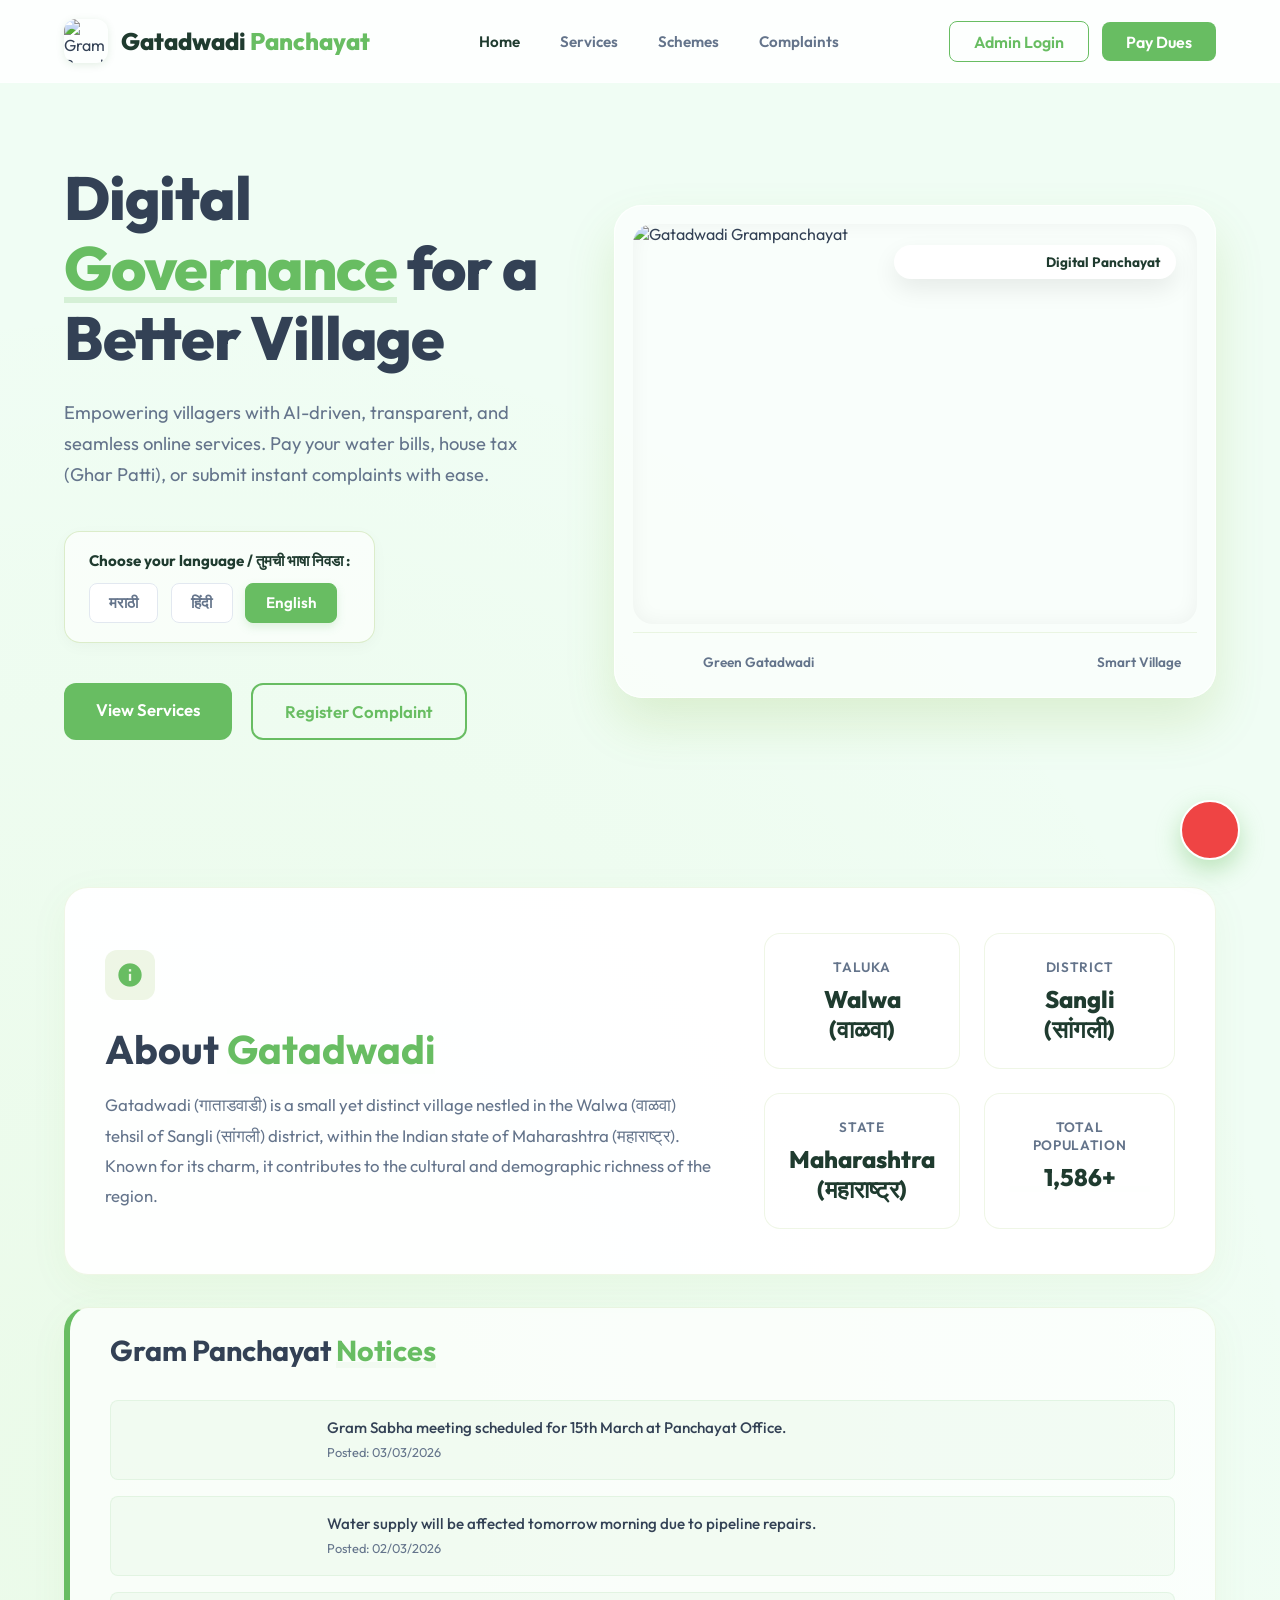
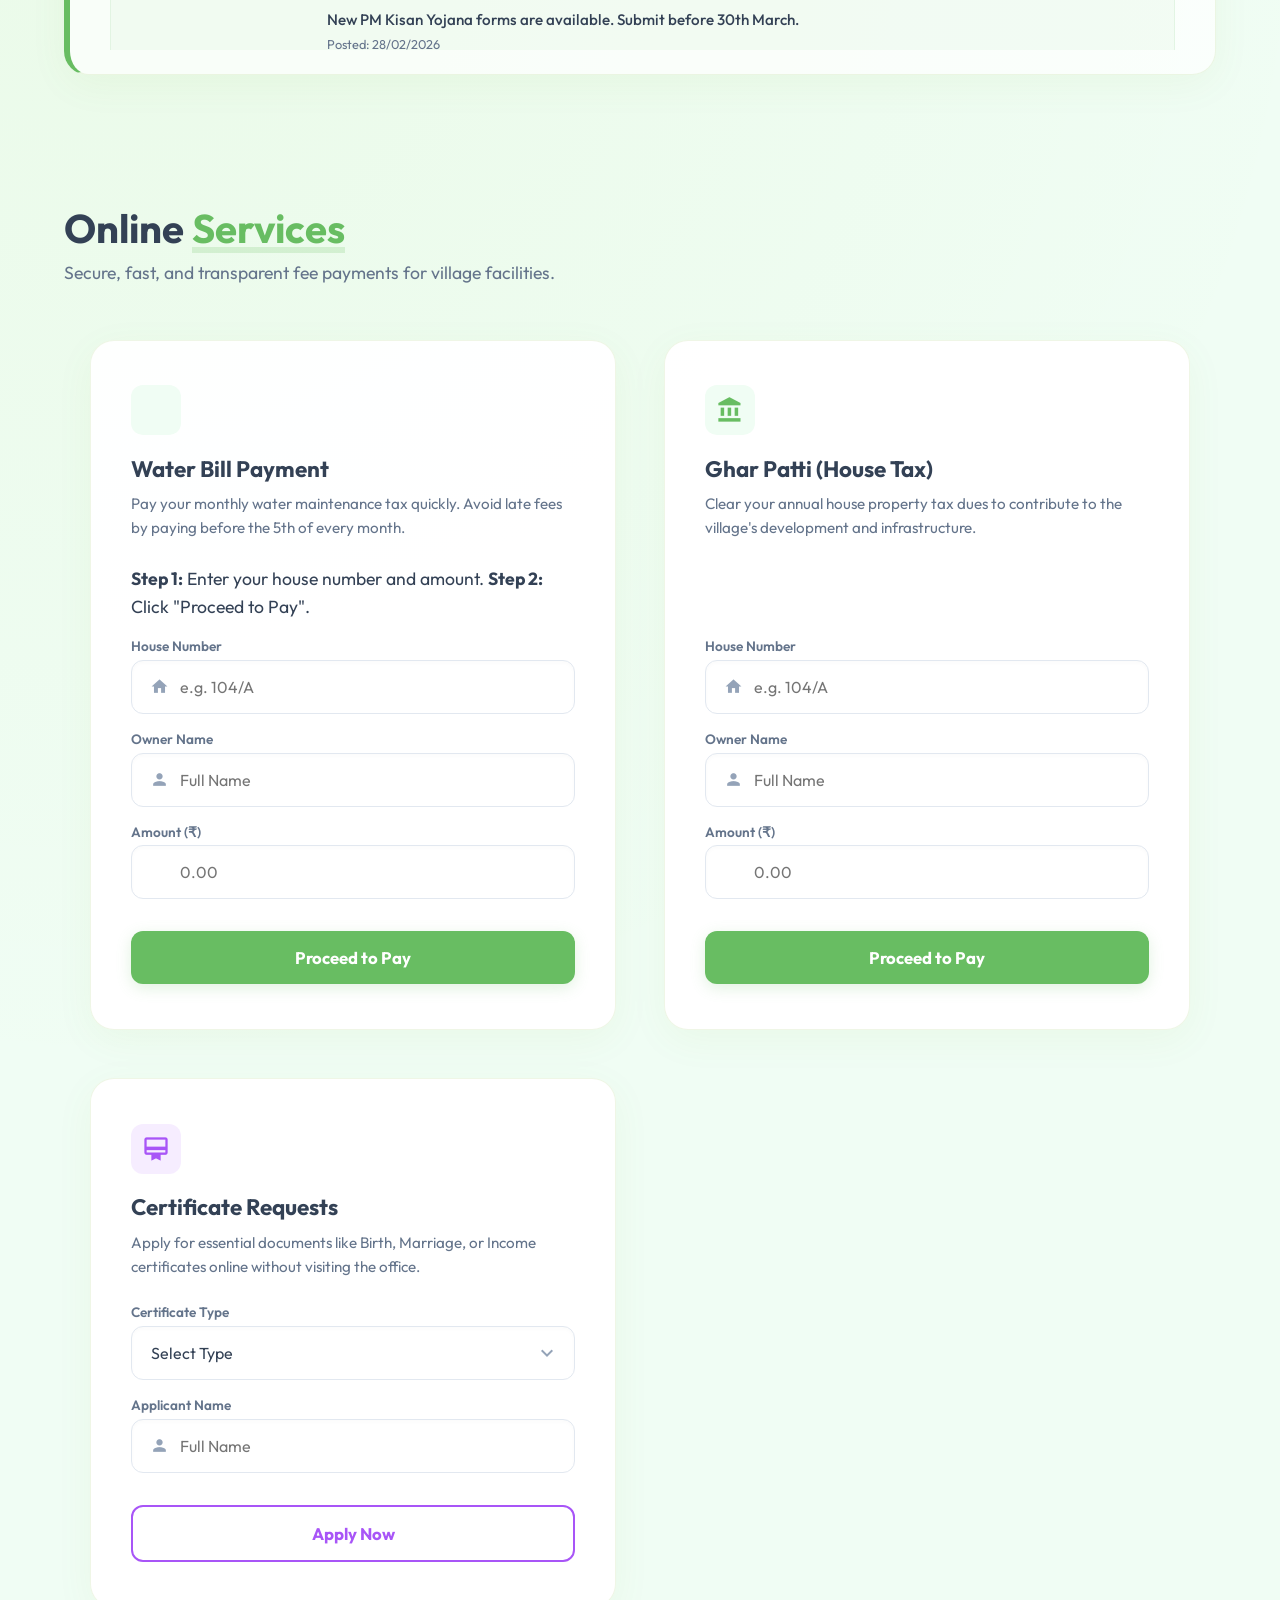
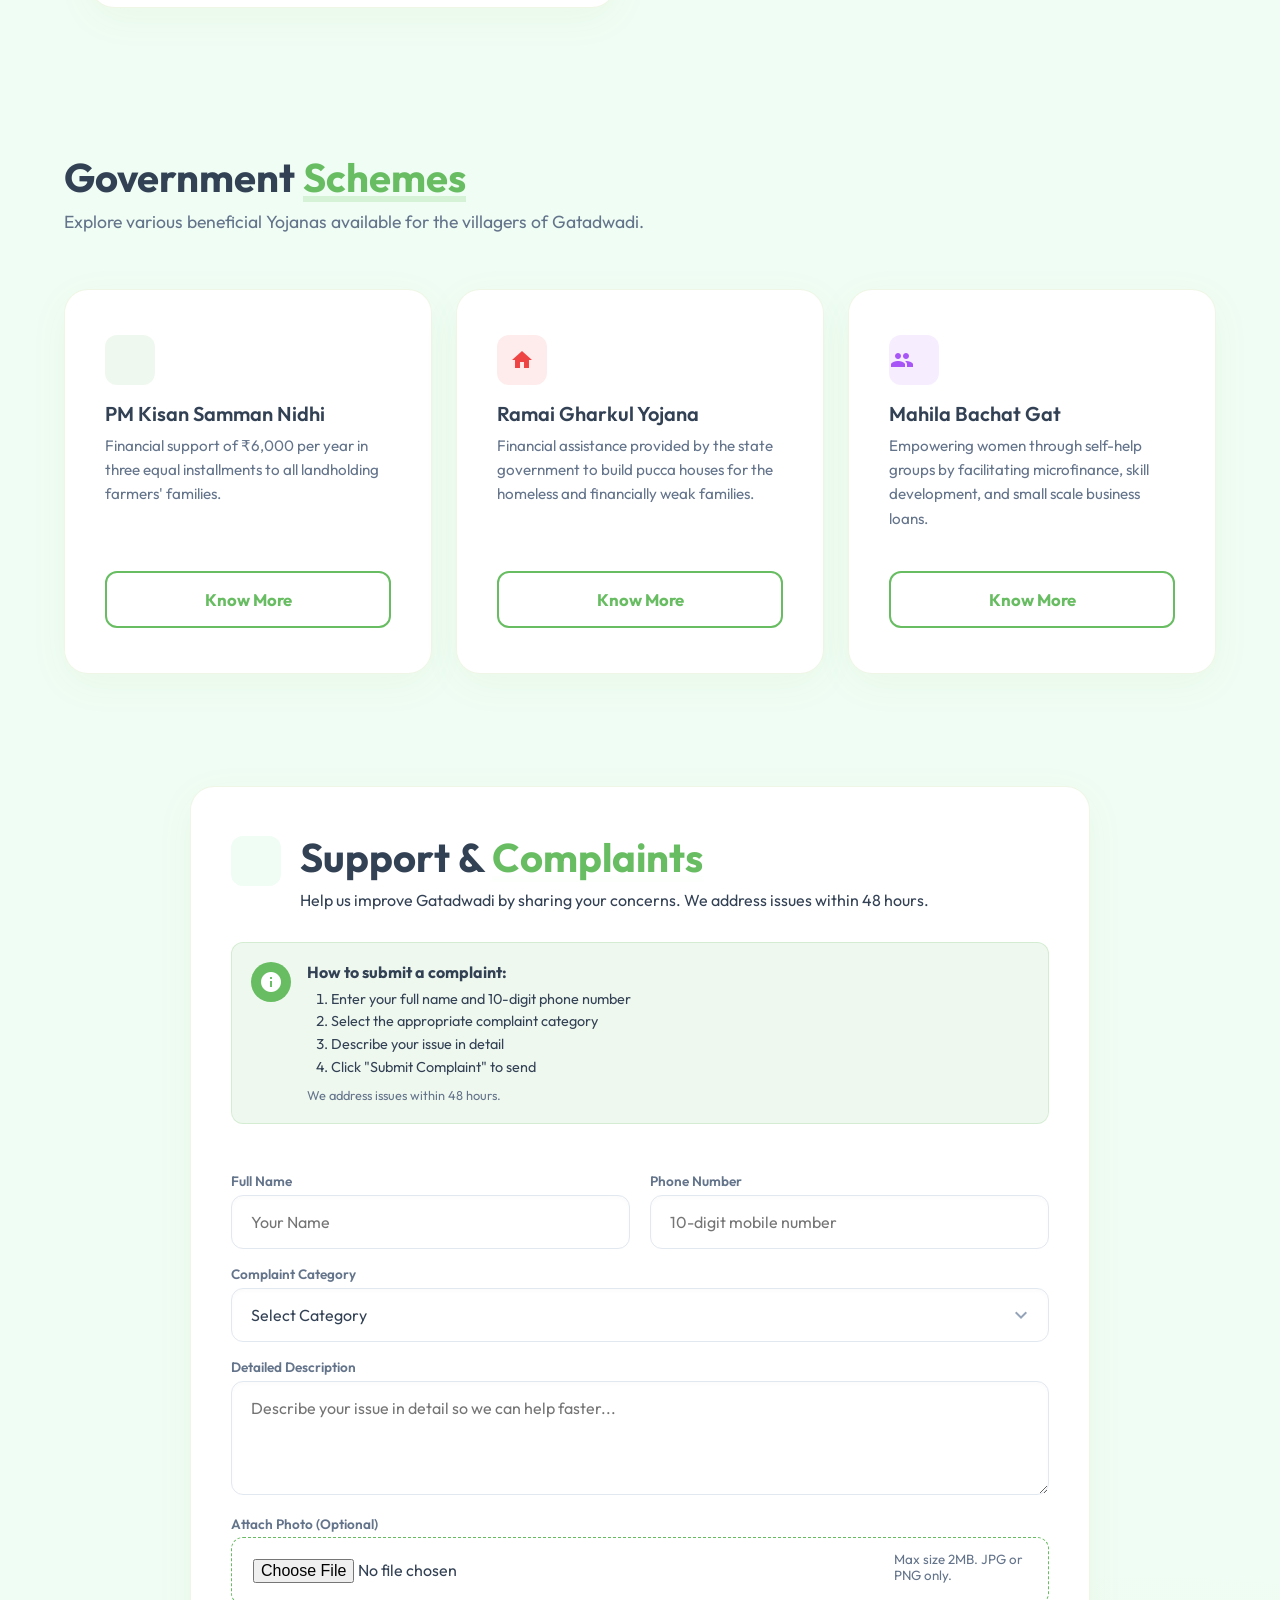
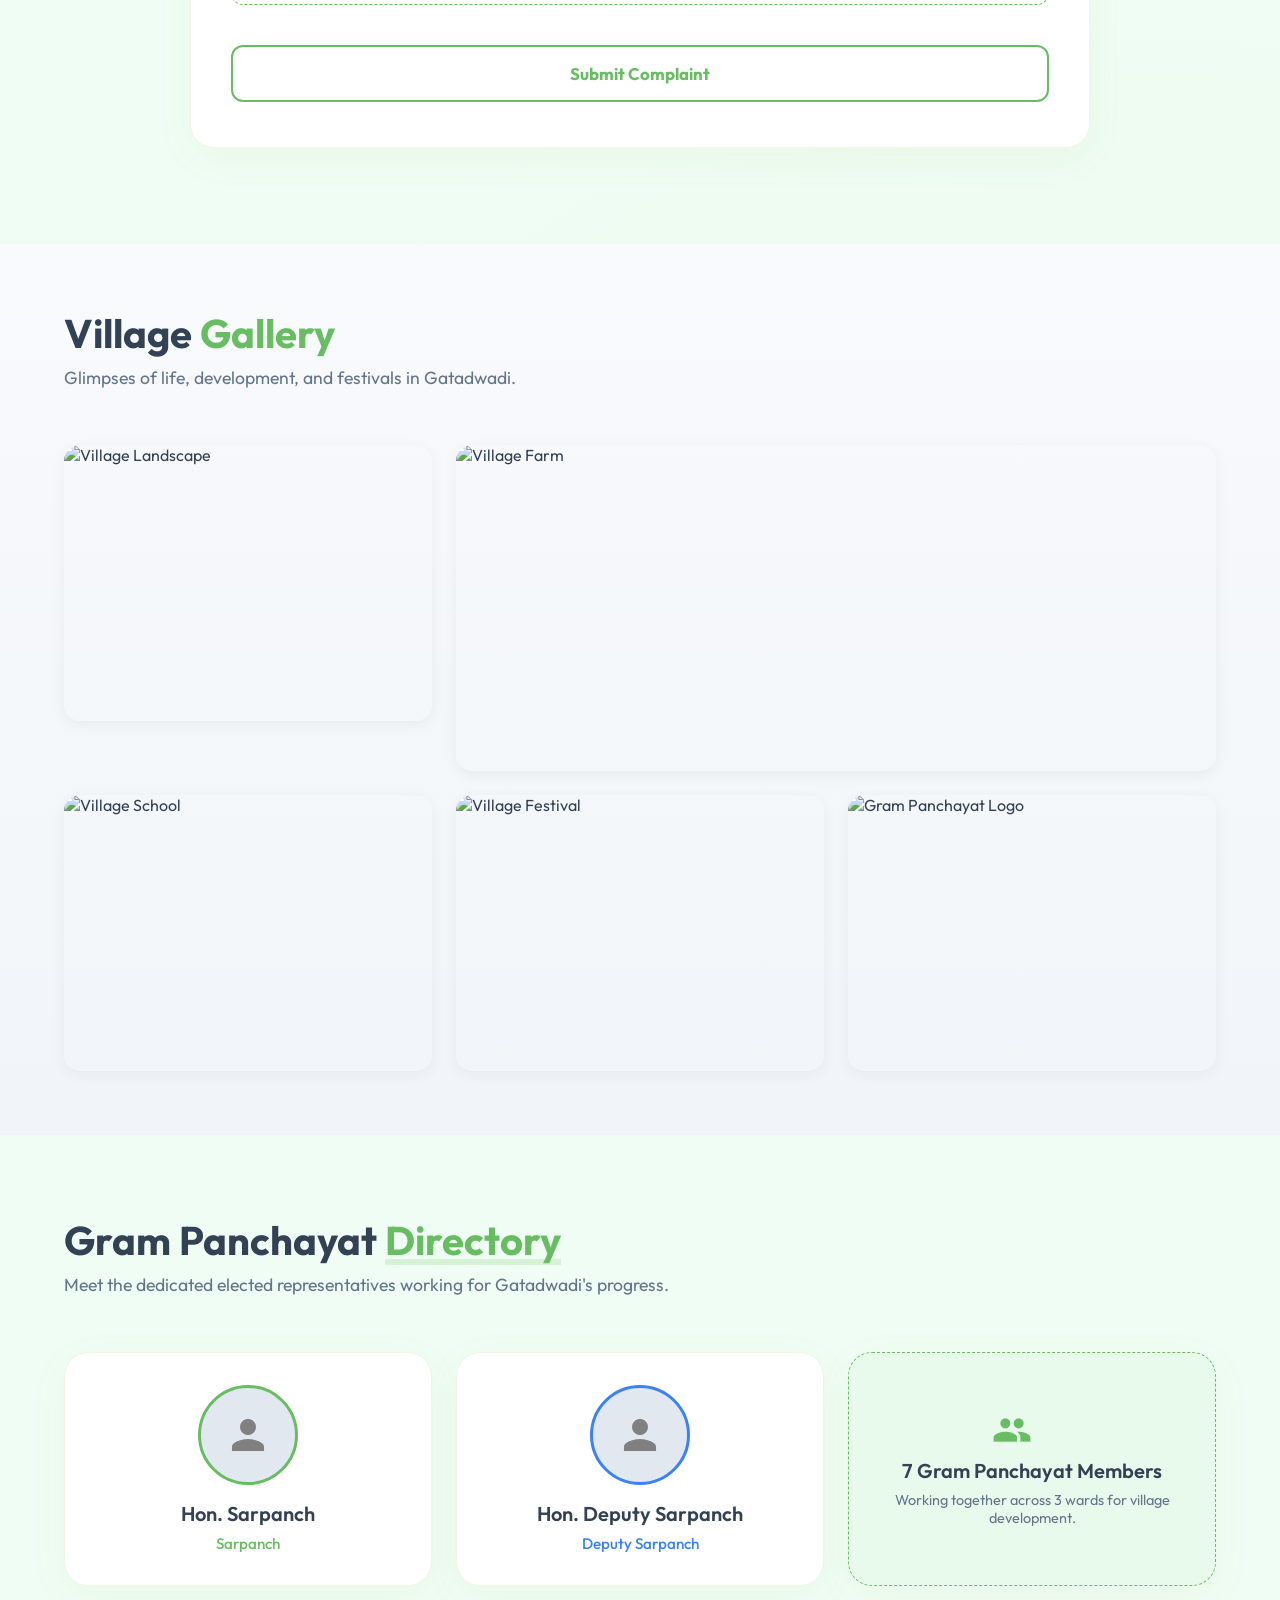
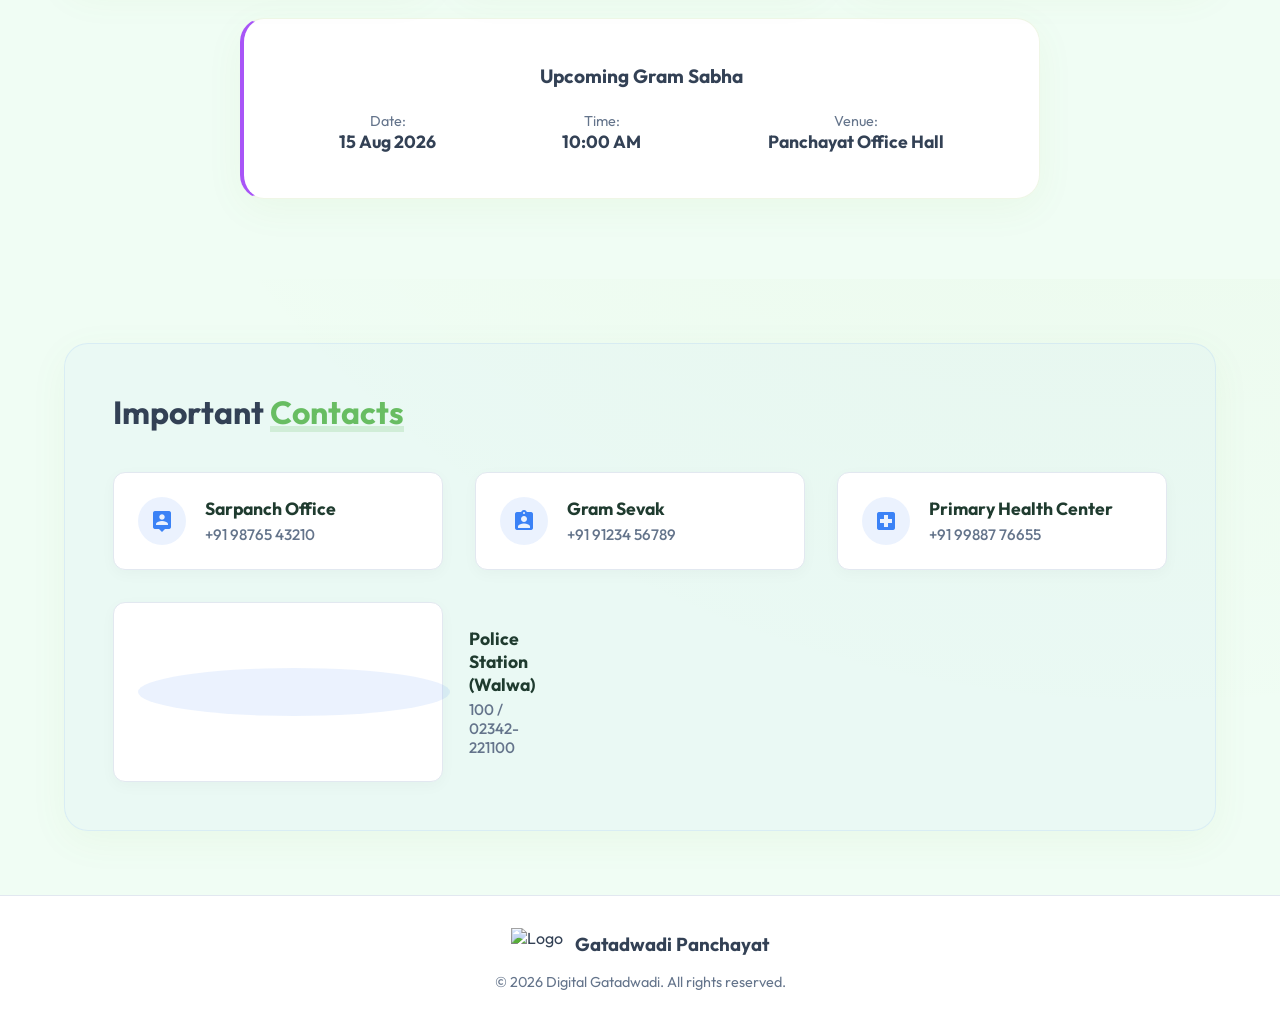
==== commit 8be0adf5: "feat: Add App Tracker, Govt Schemes, Directory, SOS, and Complaint Photo Uploads" ====
--- a/index.html
+++ b/index.html
@@ -26,6 +26,7 @@
         <nav>
             <a href="#home" class="active" data-i18n="navHome">Home</a>
             <a href="#services" data-i18n="navServices">Services</a>
+            <a href="#schemes" data-i18n="navSchemes">Schemes</a>
             <a href="#complaints" data-i18n="navComplaints">Complaints</a>
         </nav>
         <div class="nav-cta">
@@ -132,7 +133,8 @@
                     <!-- Dynamic notices injected by JS -->
                     <li><span class="material-icons"
                             style="color: var(--button-green); vertical-align: middle; margin-right: 8px;">campaign</span>
-                        <span data-i18n="loadingNotices">Loading latest updates...</span></li>
+                        <span data-i18n="loadingNotices">Loading latest updates...</span>
+                    </li>
                 </ul>
             </div>
         </div>
@@ -158,7 +160,8 @@
                     paying
                     before the 5th of every
                     month.</p>
-                <p style="font-size: 1.1rem; color: var(--text-main); margin-bottom: 1rem;"><strong>Step 1:</strong> Enter your house number and amount. <strong>Step 2:</strong> Click "Proceed to Pay".</p>
+                <p style="font-size: 1.1rem; color: var(--text-main); margin-bottom: 1rem;"><strong>Step 1:</strong>
+                    Enter your house number and amount. <strong>Step 2:</strong> Click "Proceed to Pay".</p>
                 <form id="waterBillForm" class="payment-form">
                     <div class="input-group">
                         <label for="waterHouseNo" data-i18n="labelHouseNo">House Number</label>
@@ -166,6 +169,14 @@
                             <span class="material-icons">home</span>
                             <input type="text" id="waterHouseNo" required data-i18n-placeholder="placeholderHouseNo"
                                 placeholder="e.g. 104/A">
+                        </div>
+                    </div>
+                    <div class="input-group">
+                        <label for="waterName" data-i18n="labelOwnerName">Owner Name</label>
+                        <div class="input-with-icon">
+                            <span class="material-icons">person</span>
+                            <input type="text" id="waterName" required data-i18n-placeholder="placeholderFullName"
+                                placeholder="Full Name">
                         </div>
                     </div>
                     <div class="input-group">
@@ -256,9 +267,65 @@
         </div>
     </section>
 
+    <!-- Govt Schemes Section -->
+    <section id="schemes" class="schemes-section" style="background: var(--bg-light); padding: 5rem 5%;">
+        <div class="section-header scroll-reveal">
+            <h2 class="section-title" data-i18n="schemesTitle">Government <span class="highlight">Schemes</span></h2>
+            <p class="section-subtitle" data-i18n="schemesDesc">Explore various beneficial Yojanas available for the
+                villagers of Gatadwadi.</p>
+        </div>
+
+        <div class="schemes-grid scroll-reveal"
+            style="display: grid; grid-template-columns: repeat(auto-fit, minmax(280px, 1fr)); gap: 1.5rem; max-width: 1200px; margin: 0 auto;">
+
+            <div class="glass-card scheme-card" style="display: flex; flex-direction: column; height: 100%;">
+                <div
+                    style="background: rgba(104, 189, 98, 0.1); width: 50px; height: 50px; border-radius: 12px; display: flex; align-items: center; justify-content: center; color: var(--button-green); margin-bottom: 1rem;">
+                    <span class="material-icons">agriculture</span>
+                </div>
+                <h3 style="font-size: 1.25rem; font-weight: 600; color: var(--text-dark); margin-bottom: 0.5rem;"
+                    data-i18n="scheme1Title">PM Kisan Samman Nidhi</h3>
+                <p style="color: var(--text-muted); font-size: 0.95rem; line-height: 1.6; margin-bottom: 1.5rem; flex-grow: 1;"
+                    data-i18n="scheme1Desc">Financial support of ₹6,000 per year in three equal installments to all
+                    landholding farmers' families.</p>
+                <a href="https://pmkisan.gov.in/" target="_blank" class="outline-btn-green"
+                    style="text-align: center; text-decoration: none;" data-i18n="btnKnowMore">Know More</a>
+            </div>
+
+            <div class="glass-card scheme-card" style="display: flex; flex-direction: column; height: 100%;">
+                <div
+                    style="background: rgba(239, 68, 68, 0.1); width: 50px; height: 50px; border-radius: 12px; display: flex; align-items: center; justify-content: center; color: #ef4444; margin-bottom: 1rem;">
+                    <span class="material-icons">home</span>
+                </div>
+                <h3 style="font-size: 1.25rem; font-weight: 600; color: var(--text-dark); margin-bottom: 0.5rem;"
+                    data-i18n="scheme2Title">Ramai Gharkul Yojana</h3>
+                <p style="color: var(--text-muted); font-size: 0.95rem; line-height: 1.6; margin-bottom: 1.5rem; flex-grow: 1;"
+                    data-i18n="scheme2Desc">Financial assistance provided by the state government to build pucca houses
+                    for the homeless and financially weak families.</p>
+                <a href="#" class="outline-btn-green" style="text-align: center; text-decoration: none;"
+                    data-i18n="btnKnowMore">Know More</a>
+            </div>
+
+            <div class="glass-card scheme-card" style="display: flex; flex-direction: column; height: 100%;">
+                <div
+                    style="background: rgba(168, 85, 247, 0.1); width: 50px; height: 50px; border-radius: 12px; display: flex; align-items: center; justify-content: center; color: #a855f7; margin-bottom: 1rem;">
+                    <span class="material-icons">groups</span>
+                </div>
+                <h3 style="font-size: 1.25rem; font-weight: 600; color: var(--text-dark); margin-bottom: 0.5rem;"
+                    data-i18n="scheme3Title">Mahila Bachat Gat</h3>
+                <p style="color: var(--text-muted); font-size: 0.95rem; line-height: 1.6; margin-bottom: 1.5rem; flex-grow: 1;"
+                    data-i18n="scheme3Desc">Empowering women through self-help groups by facilitating microfinance,
+                    skill development, and small scale business loans.</p>
+                <a href="#" class="outline-btn-green" style="text-align: center; text-decoration: none;"
+                    data-i18n="btnKnowMore">Know More</a>
+            </div>
+
+        </div>
+    </section>
+
     <!-- Complaints Section -->
     <section id="complaints" class="complaints-section">
-        <div class="glass-card complaint-container scroll-reveal">
+        <div class="glass-card complaint-container scroll-reveal" style="max-width: 900px;">
             <div class="complaint-header">
                 <div class="card-icon complaint-icon">
                     <span class="material-icons">support_agent</span>
@@ -321,6 +388,17 @@
                     <textarea id="complaintDesc" rows="4" required data-i18n-placeholder="placeholderDesc"
                         placeholder="Describe your issue in detail so we can help faster..."></textarea>
                 </div>
+                <div class="input-group" style="margin-bottom: 0.5rem;">
+                    <label for="complaintPhoto">Attach Photo (Optional)</label>
+                    <div class="input-with-icon"
+                        style="background: rgba(255, 255, 255, 0.5); border-radius: 12px; border: 1px dashed var(--button-green); padding: 5px;">
+                        <input type="file" id="complaintPhoto" accept="image/png, image/jpeg, image/jpg"
+                            style="border: none; background: transparent; box-shadow: none; padding-left: 1rem !important; cursor: pointer;">
+                        <small
+                            style="display: block; padding-left: 1rem; color: var(--text-muted); padding-bottom: 8px;">Max
+                            size 2MB. JPG or PNG only.</small>
+                    </div>
+                </div>
                 <button type="submit" class="submit-btn outline-btn-green" data-i18n="btnSubmitComplaint">Submit
                     Complaint</button>
             </form>
@@ -344,6 +422,73 @@
         </div>
     </section>
 
+    <!-- Village Directory Section -->
+    <section id="directory" class="directory-section" style="background: var(--bg-main); padding: 5rem 5%;">
+        <div class="section-header scroll-reveal">
+            <h2 class="section-title" data-i18n="dirTitle">Gram Panchayat <span class="highlight">Directory</span></h2>
+            <p class="section-subtitle" data-i18n="dirDesc">Meet the dedicated elected representatives working for
+                Gatadwadi's progress.</p>
+        </div>
+
+        <div class="directory-grid scroll-reveal"
+            style="display: grid; grid-template-columns: repeat(auto-fit, minmax(280px, 1fr)); gap: 1.5rem; max-width: 1200px; margin: 0 auto; text-align: center;">
+            <div class="glass-card member-card" style="padding: 2rem;">
+                <div
+                    style="width: 100px; height: 100px; margin: 0 auto 1rem auto; background: var(--border-light); border-radius: 50%; display: flex; align-items: center; justify-content: center; overflow: hidden; border: 3px solid var(--button-green);">
+                    <span class="material-icons" style="font-size: 3rem; color: gray;">person</span>
+                </div>
+                <h3 style="font-size: 1.25rem; font-weight: 600; color: var(--text-dark);" data-i18n="dirSarpanchName">
+                    Hon. Sarpanch</h3>
+                <p style="color: var(--button-green); font-weight: 500; font-size: 0.95rem; margin-top: 0.5rem;"
+                    data-i18n="dirSarpanchRole">Sarpanch (सरपंच)</p>
+            </div>
+
+            <div class="glass-card member-card" style="padding: 2rem;">
+                <div
+                    style="width: 100px; height: 100px; margin: 0 auto 1rem auto; background: var(--border-light); border-radius: 50%; display: flex; align-items: center; justify-content: center; overflow: hidden; border: 3px solid #3b82f6;">
+                    <span class="material-icons" style="font-size: 3rem; color: gray;">person</span>
+                </div>
+                <h3 style="font-size: 1.25rem; font-weight: 600; color: var(--text-dark);"
+                    data-i18n="dirUpSarpanchName">Hon. Deputy Sarpanch</h3>
+                <p style="color: #3b82f6; font-weight: 500; font-size: 0.95rem; margin-top: 0.5rem;"
+                    data-i18n="dirUpSarpanchRole">Up-Sarpanch (उपसरपंच)</p>
+            </div>
+
+            <div class="glass-card member-card"
+                style="padding: 2rem; display: flex; flex-direction: column; justify-content: center; background: rgba(104, 189, 98, 0.05); border: 1px dashed var(--button-green);">
+                <span class="material-icons"
+                    style="font-size: 2.5rem; color: var(--button-green); margin-bottom: 0.5rem;">groups</span>
+                <h3 style="font-size: 1.25rem; font-weight: 600; color: var(--text-dark);" data-i18n="dirMembersTitle">7
+                    Gram Panchayat Members</h3>
+                <p style="color: var(--text-muted); font-size: 0.9rem; margin-top: 0.5rem;" data-i18n="dirMembersDesc">
+                    Working together across 3 wards for village development.</p>
+            </div>
+        </div>
+
+        <div class="glass-card scroll-reveal"
+            style="max-width: 800px; margin: 2rem auto 0 auto; text-align: center; border-left: 4px solid #a855f7;">
+            <h4 style="margin-bottom: 0.5rem; font-size: 1.2rem;" data-i18n="dirSabhaTitle">Upcoming Gram Sabha
+                (ग्रामसभा)</h4>
+            <div style="display: flex; justify-content: space-around; flex-wrap: wrap; gap: 1rem; margin-top: 1rem;">
+                <div>
+                    <span style="color: var(--text-muted); font-size: 0.9rem; display: block;"
+                        data-i18n="dirSabhaDateLbl">Date:</span>
+                    <strong style="font-size: 1.1rem;">15 Aug 2026</strong>
+                </div>
+                <div>
+                    <span style="color: var(--text-muted); font-size: 0.9rem; display: block;"
+                        data-i18n="dirSabhaTimeLbl">Time:</span>
+                    <strong style="font-size: 1.1rem;">10:00 AM</strong>
+                </div>
+                <div>
+                    <span style="color: var(--text-muted); font-size: 0.9rem; display: block;"
+                        data-i18n="dirSabhaVenueLbl">Venue:</span>
+                    <strong style="font-size: 1.1rem;" data-i18n="dirSabhaVenue">Panchayat Office Hall</strong>
+                </div>
+            </div>
+        </div>
+    </section>
+
     <!-- Important Contacts Section -->
     <section id="contacts" class="contacts-section">
         <div class="glass-card contacts-container scroll-reveal">
@@ -408,9 +553,31 @@
         </div>
     </div>
 
-    <!-- Floating Action Button -->
-    <div class="fab pulse-glow">
-        <span class="material-icons">chat</span>
+    <!-- Floating Action Button (Emergency SOS) -->
+    <div class="fab-container">
+        <ul class="fab-options">
+            <li>
+                <a href="tel:108" class="fab-option" style="background: #3b82f6;">
+                    <span class="material-icons">local_hospital</span>
+                </a>
+                <span class="fab-label" data-i18n="sosAmbulance">Ambulance</span>
+            </li>
+            <li>
+                <a href="tel:100" class="fab-option" style="background: #a855f7;">
+                    <span class="material-icons">local_police</span>
+                </a>
+                <span class="fab-label" data-i18n="sosPolice">Police</span>
+            </li>
+            <li>
+                <a href="tel:101" class="fab-option" style="background: #f59e0b;">
+                    <span class="material-icons">local_fire_department</span>
+                </a>
+                <span class="fab-label" data-i18n="sosFire">Fire</span>
+            </li>
+        </ul>
+        <button class="fab pulse-glow" id="fabMain" style="background: #ef4444; border: 2px solid white;">
+            <span class="material-icons">sos</span>
+        </button>
     </div>
 
     <script src="script.js"></script>
--- a/styles.css
+++ b/styles.css
@@ -392,6 +392,7 @@
 .about-container {
     display: flex;
     flex-wrap: wrap;
+    flex-direction: row !important;
     gap: 3rem;
     padding: 3rem;
     align-items: center;
@@ -429,6 +430,99 @@
     background: white;
 }
 
+/* --- Government Schemes & Directory --- */
+.schemes-section,
+.directory-section {
+    position: relative;
+    z-index: 1;
+}
+
+.scheme-card {
+    transition: transform 0.3s ease, box-shadow 0.3s ease;
+}
+
+.scheme-card:hover {
+    transform: translateY(-5px);
+    box-shadow: 0 10px 25px rgba(0, 0, 0, 0.1);
+}
+
+.directory-grid .member-card {
+    transition: transform 0.3s ease, box-shadow 0.3s ease;
+}
+
+.directory-grid .member-card:hover {
+    transform: translateY(-5px);
+    box-shadow: 0 10px 25px rgba(0, 0, 0, 0.1);
+}
+
+/* --- Advanced Floating Action Button (SOS) --- */
+.fab-container {
+    position: fixed;
+    bottom: 2rem;
+    right: 2rem;
+    z-index: 999;
+    display: flex;
+    flex-direction: column;
+    align-items: flex-end;
+}
+
+.fab-options {
+    list-style: none;
+    margin: 0;
+    padding: 0;
+    margin-bottom: 1rem;
+    display: flex;
+    flex-direction: column;
+    align-items: flex-end;
+    gap: 10px;
+    opacity: 0;
+    visibility: hidden;
+    transform: translateY(20px);
+    transition: all 0.3s cubic-bezier(0.4, 0, 0.2, 1);
+}
+
+.fab-container:hover .fab-options,
+.fab-container.active .fab-options {
+    opacity: 1;
+    visibility: visible;
+    transform: translateY(0);
+}
+
+.fab-options li {
+    display: flex;
+    align-items: center;
+    gap: 10px;
+}
+
+.fab-label {
+    background: rgba(255, 255, 255, 0.9);
+    padding: 6px 12px;
+    border-radius: 6px;
+    font-size: 0.85rem;
+    font-weight: 500;
+    color: var(--text-dark);
+    box-shadow: 0 4px 6px rgba(0, 0, 0, 0.05);
+    white-space: nowrap;
+}
+
+.fab-option {
+    width: 48px;
+    height: 48px;
+    border-radius: 50%;
+    color: white;
+    display: flex;
+    align-items: center;
+    justify-content: center;
+    text-decoration: none;
+    box-shadow: 0 4px 10px rgba(0, 0, 0, 0.15);
+    transition: transform 0.2s;
+}
+
+.fab-option:hover {
+    transform: scale(1.1);
+}
+
+
 .stat-label {
     display: block;
     font-size: 0.85rem;
@@ -477,7 +571,7 @@
 
 .bento-grid {
     display: grid;
-    grid-template-columns: repeat(auto-fit, minmax(380px, 1fr));
+    grid-template-columns: repeat(2, 1fr);
     gap: 3rem;
     max-width: 1100px;
     margin: 0 auto;
@@ -490,6 +584,12 @@
     padding: 2.8rem 2.5rem;
     box-shadow: 0 10px 40px rgba(101, 163, 13, 0.05);
     transition: var(--transition-smooth);
+    display: flex;
+    flex-direction: column;
+}
+
+.glass-card>form {
+    margin-top: auto;
 }
 
 .glass-card:hover {
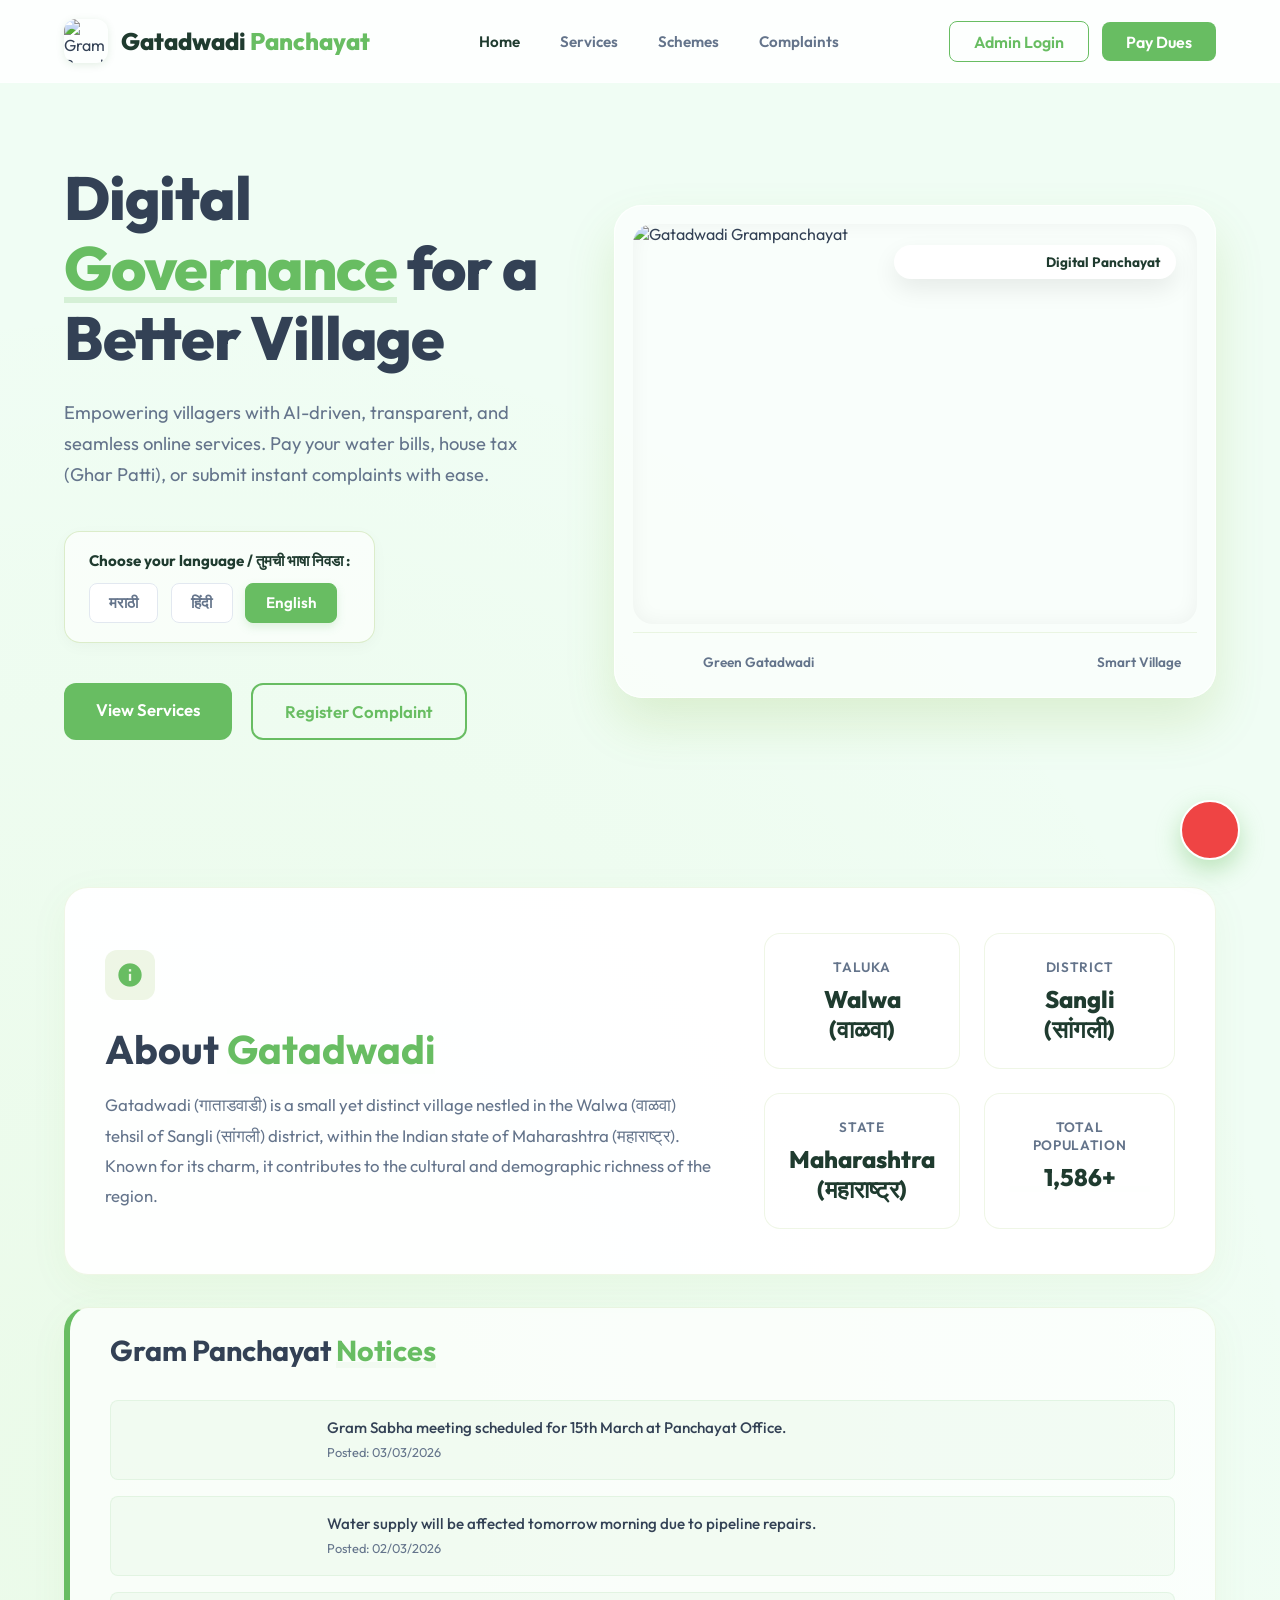
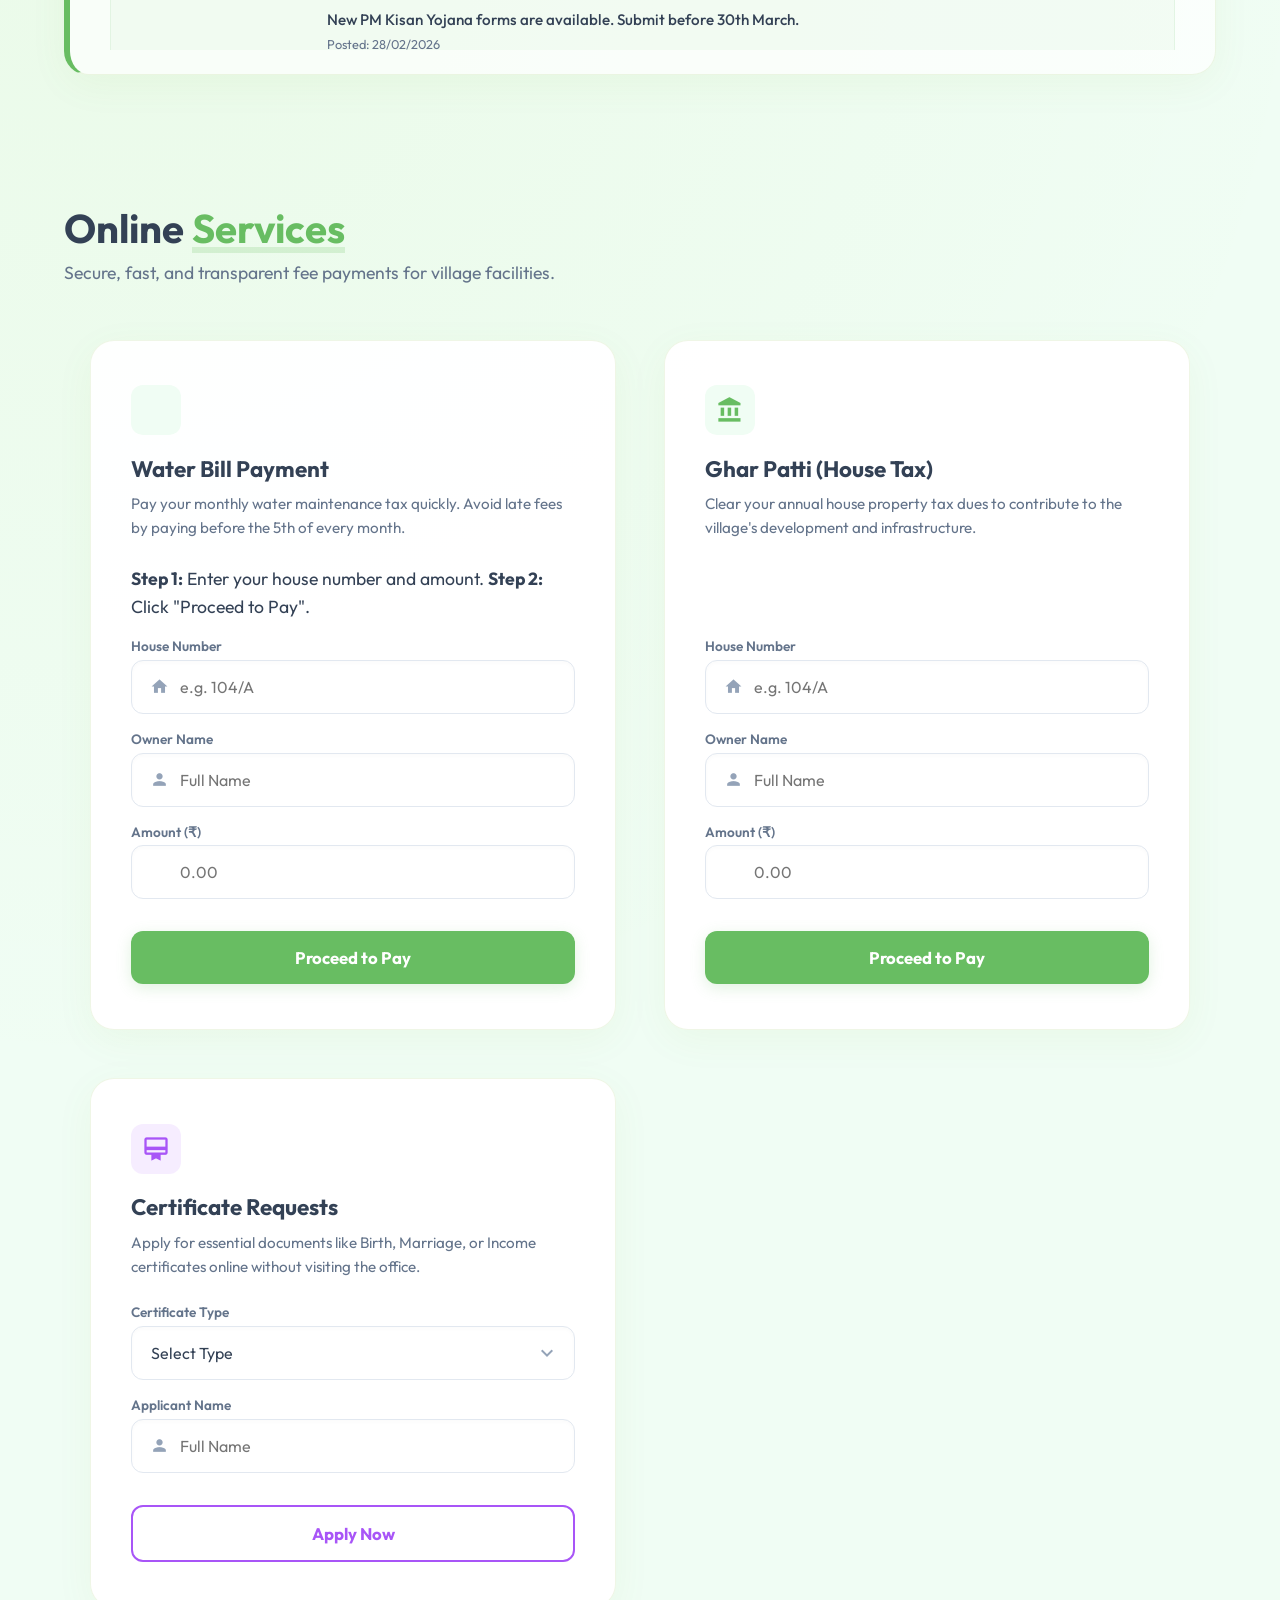
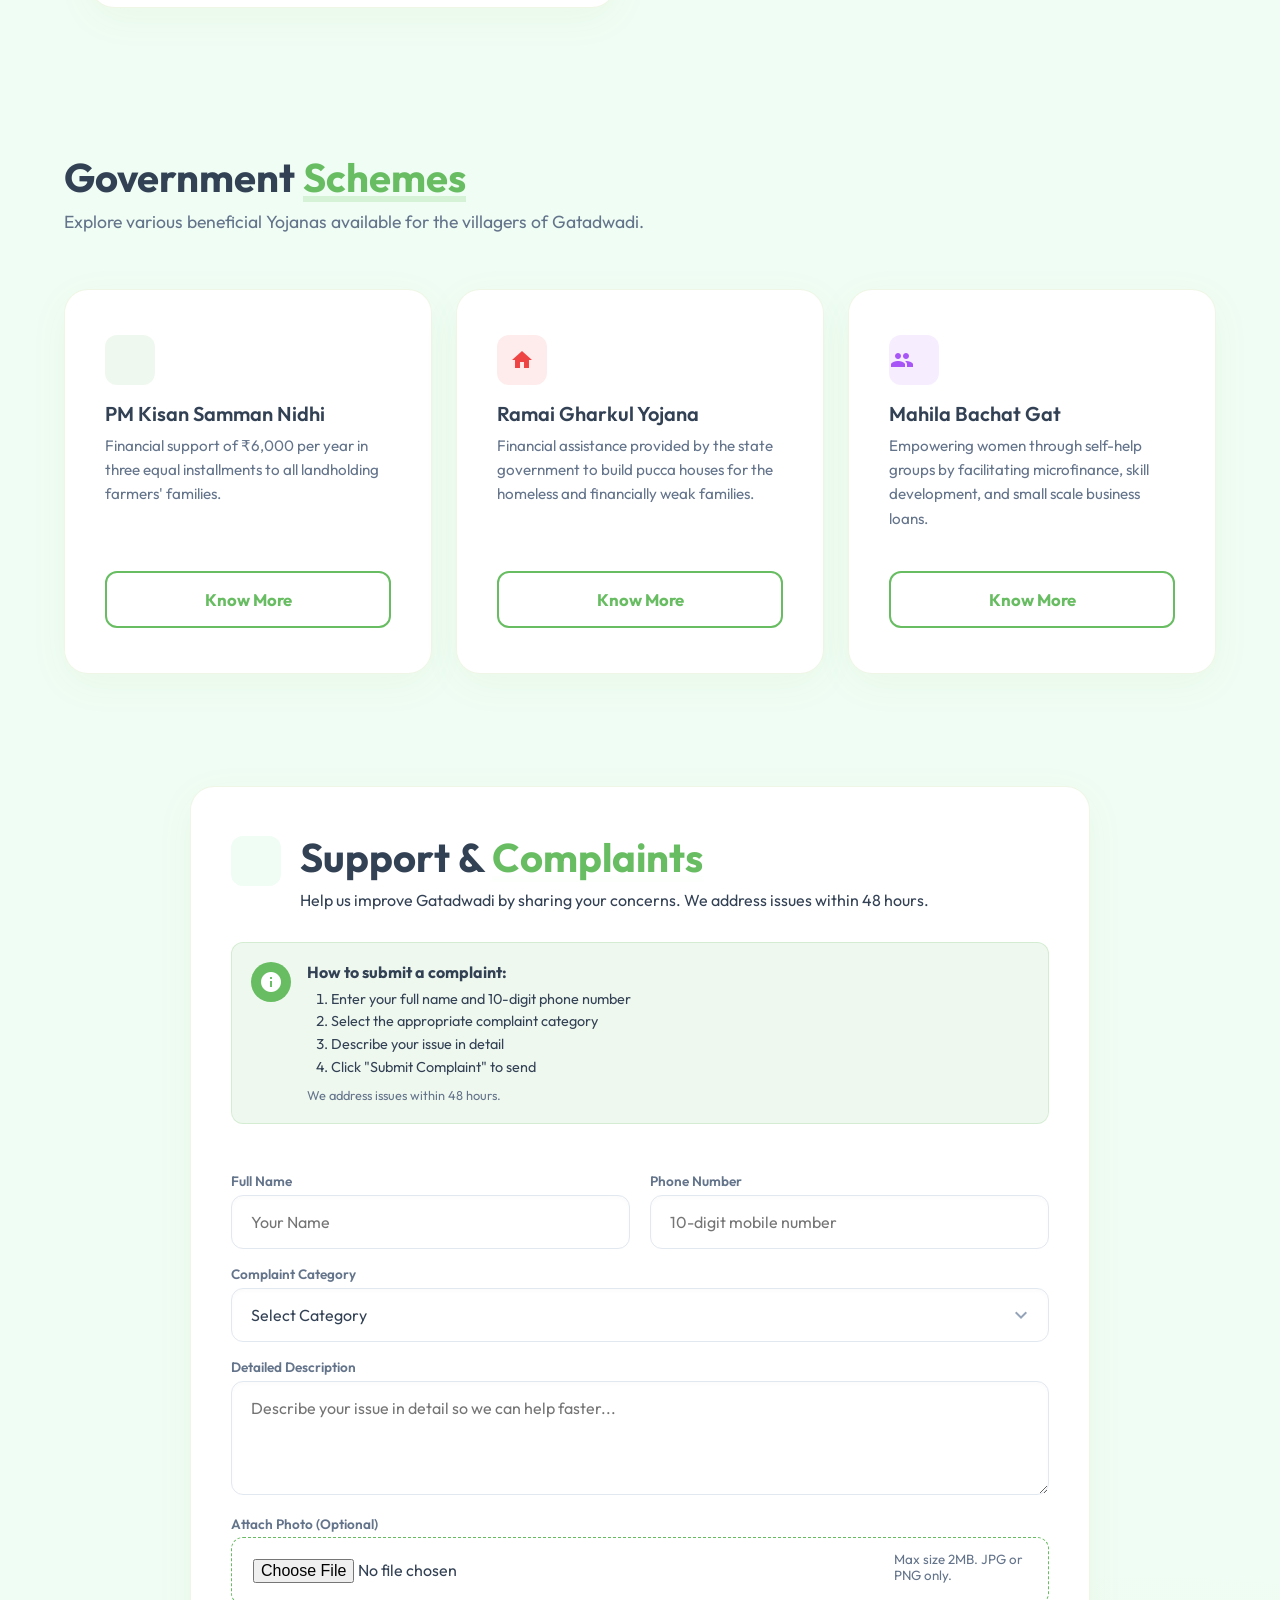
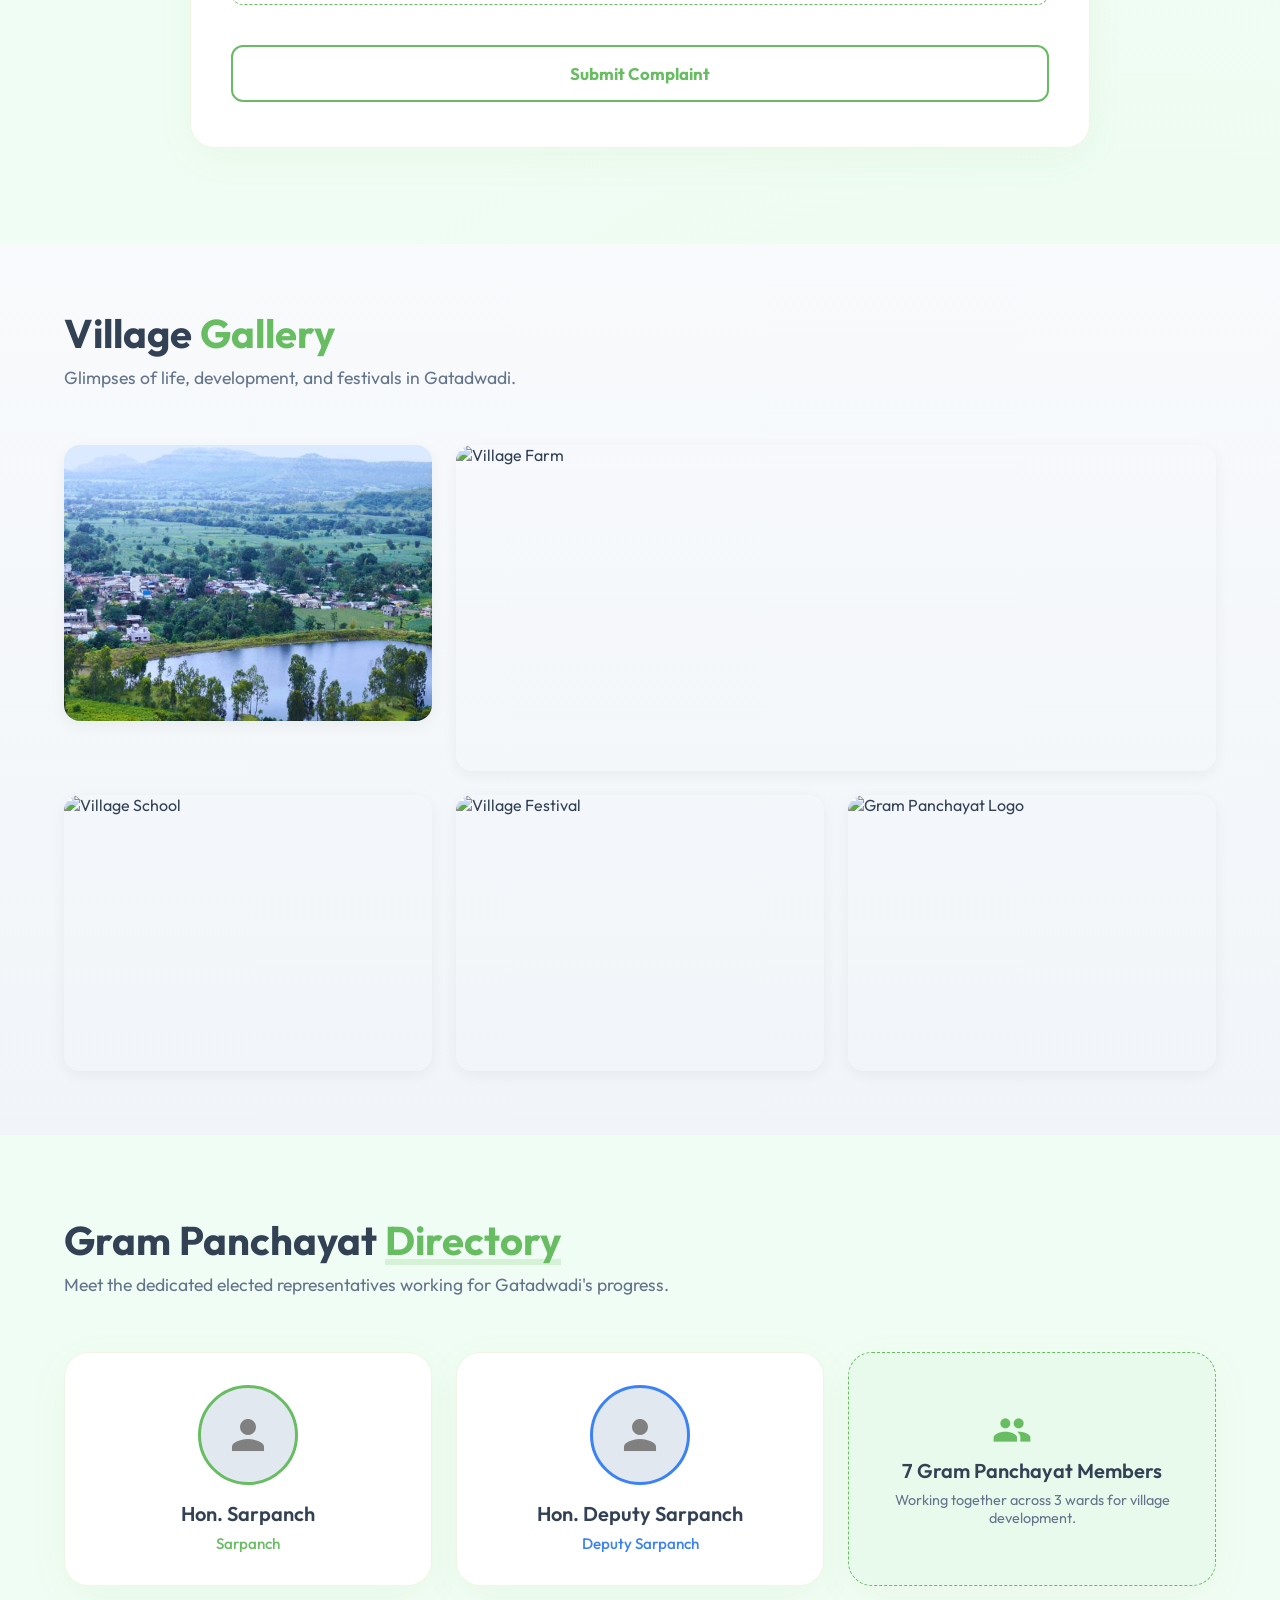
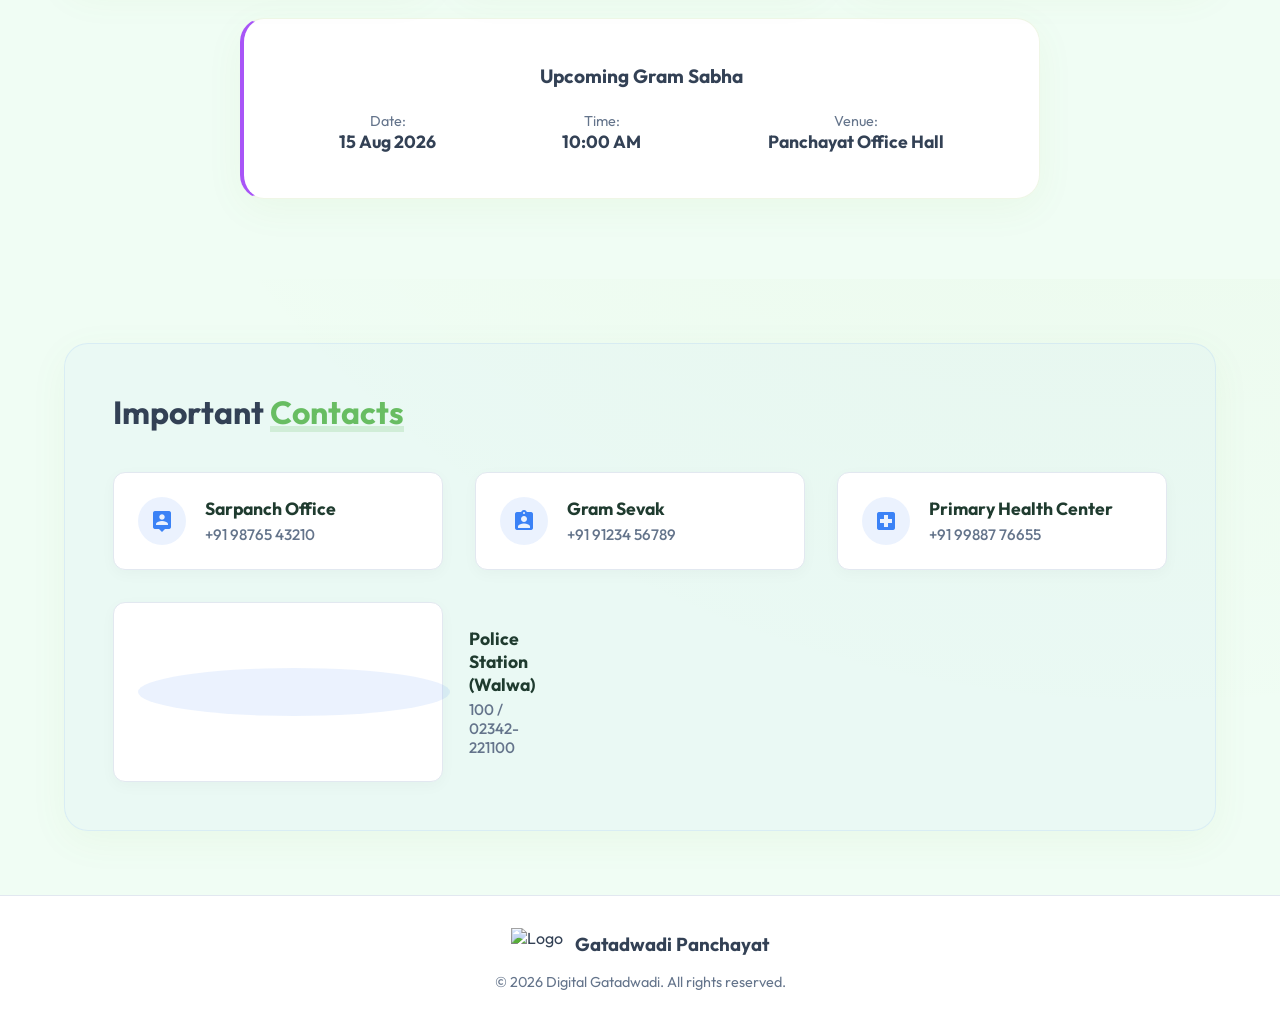
==== commit ba9e2585: "fix: Add missing image assets to repo and update html links" ====
--- a/index.html
+++ b/index.html
@@ -20,7 +20,7 @@
     <!-- Header with Logo -->
     <header class="glass-header">
         <div class="logo-container">
-            <img src="../logo.png" alt="Gram Panchayat Logo" class="logo">
+            <img src="images/logo.png" alt="Gram Panchayat Logo" class="logo">
             <h1 data-i18n="logoTitle">Gatadwadi <span>Panchayat</span></h1>
         </div>
         <nav>
@@ -73,7 +73,7 @@
                 </div>
                 <!-- Using Gatadwadi Custom Image -->
                 <div class="hero-image-crop">
-                    <img src="../gatadwadi.png" alt="Gatadwadi Grampanchayat" class="hero-image">
+                    <img src="images/gatadwadi.png" alt="Gatadwadi Grampanchayat" class="hero-image">
                 </div>
                 <div class="image-footer">
                     <span class="img-caption"><span class="material-icons">eco</span> <span
@@ -414,11 +414,11 @@
                 Gatadwadi.</p>
         </div>
         <div class="gallery-grid scroll-reveal">
-            <div class="gallery-item"><img src="../demo.jpg" alt="Village Landscape"></div>
-            <div class="gallery-item wide"><img src="../Gram panchyat1.png" alt="Village Farm"></div>
-            <div class="gallery-item"><img src="../Gram panchyat 2.png" alt="Village School"></div>
-            <div class="gallery-item"><img src="../gatadwadi.png" alt="Village Festival"></div>
-            <div class="gallery-item"><img src="../logo.png" alt="Gram Panchayat Logo"></div>
+            <div class="gallery-item"><img src="images/demo.jpg" alt="Village Landscape"></div>
+            <div class="gallery-item wide"><img src="images/Gram panchyat1.png" alt="Village Farm"></div>
+            <div class="gallery-item"><img src="images/Gram panchyat 2.png" alt="Village School"></div>
+            <div class="gallery-item"><img src="images/gatadwadi.png" alt="Village Festival"></div>
+            <div class="gallery-item"><img src="images/logo.png" alt="Gram Panchayat Logo"></div>
         </div>
     </section>
 
@@ -533,7 +533,7 @@
     <footer class="glass-footer">
         <div class="footer-content">
             <div class="footer-logo">
-                <img src="../logo.png" alt="Logo">
+                <img src="images/logo.png" alt="Logo">
                 <h3 data-i18n="footerLogoTitle">Gatadwadi <span>Panchayat</span></h3>
             </div>
             <p class="copyright">&copy; <span id="year"></span> <span data-i18n="footerCopyright">Digital Gatadwadi.
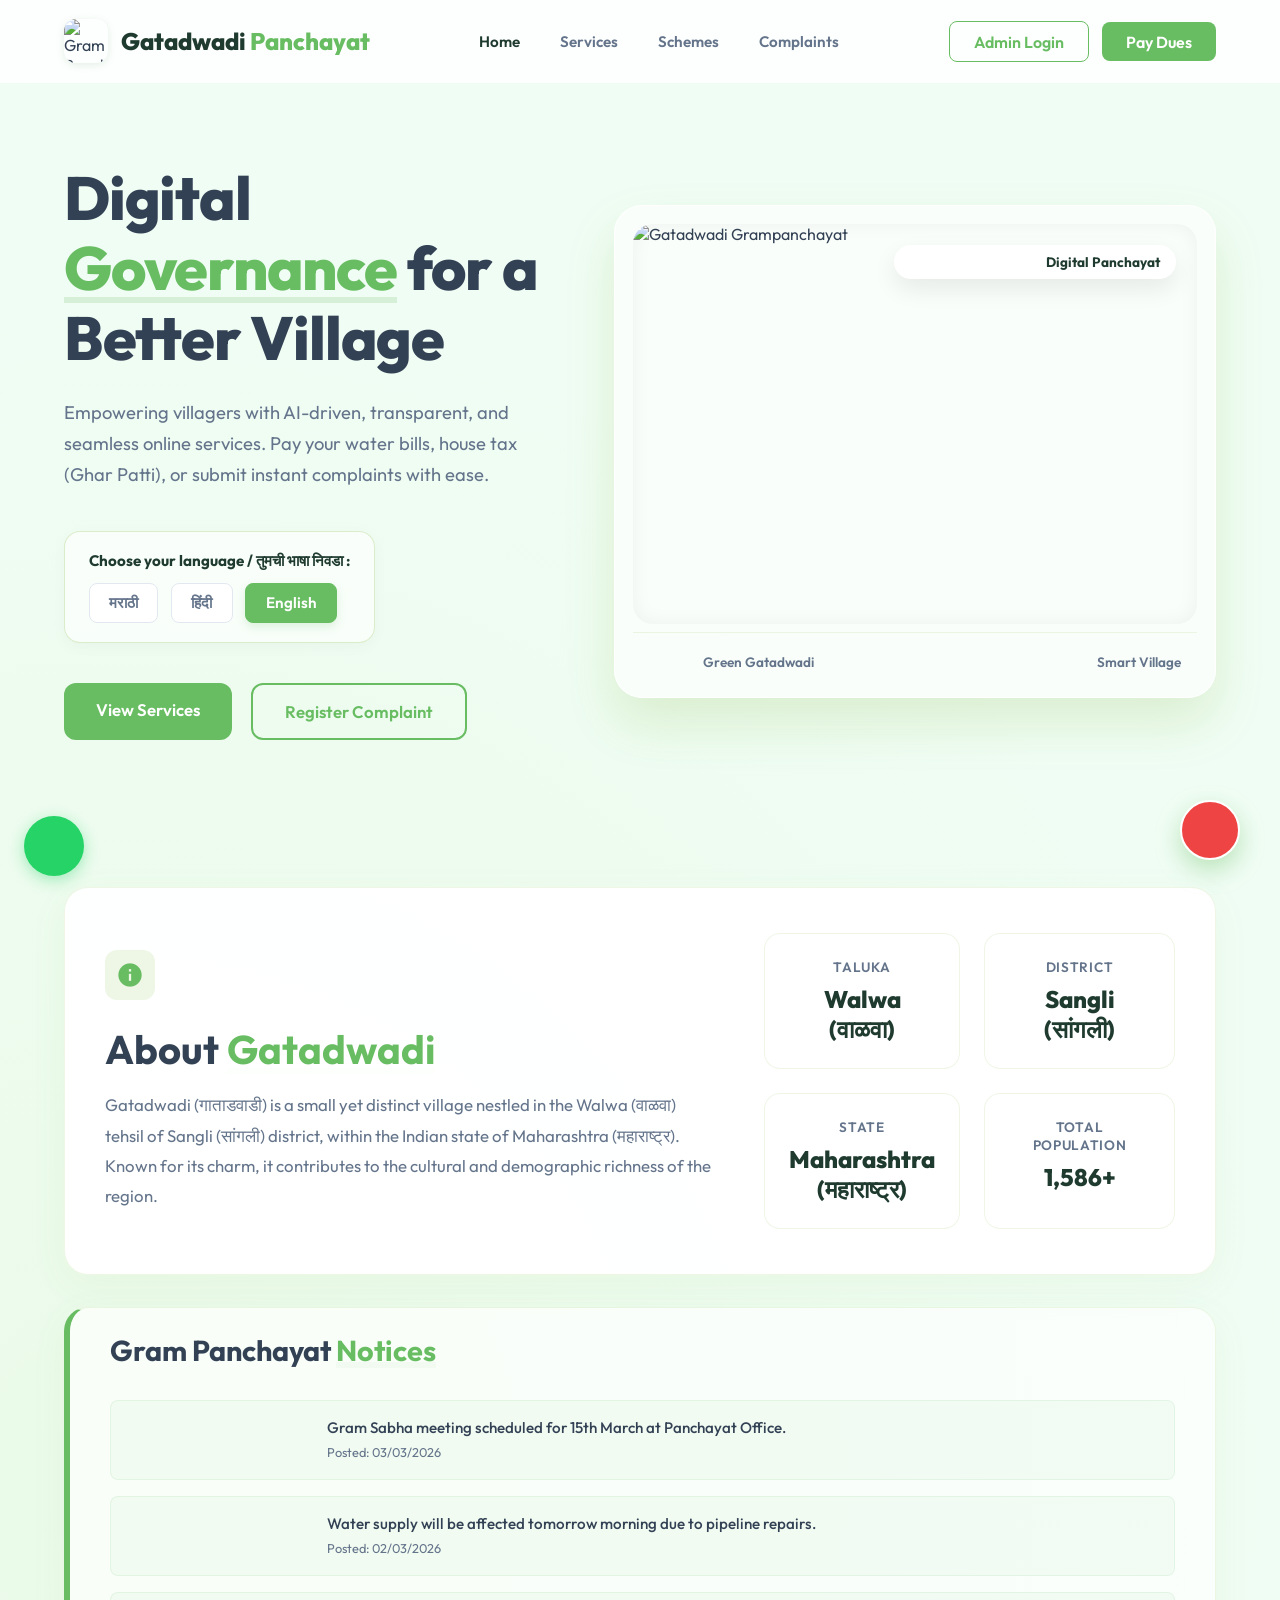
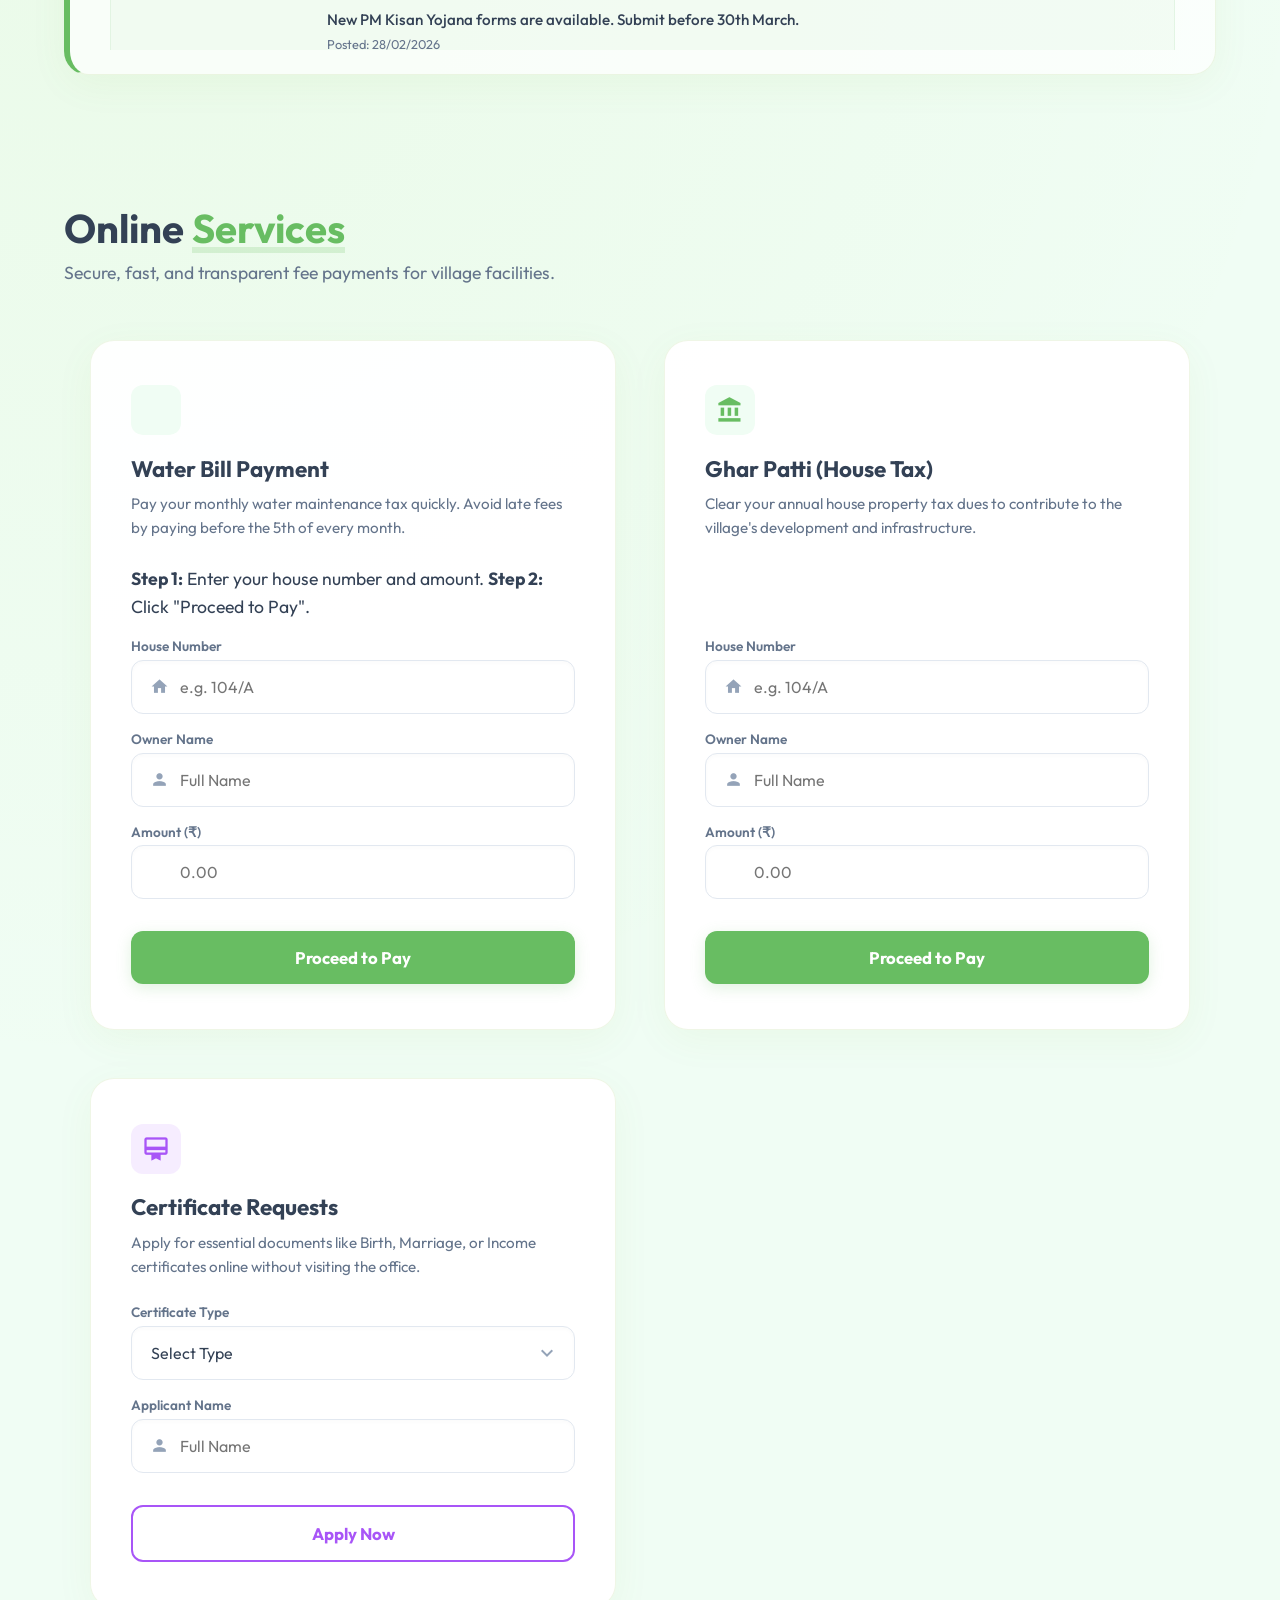
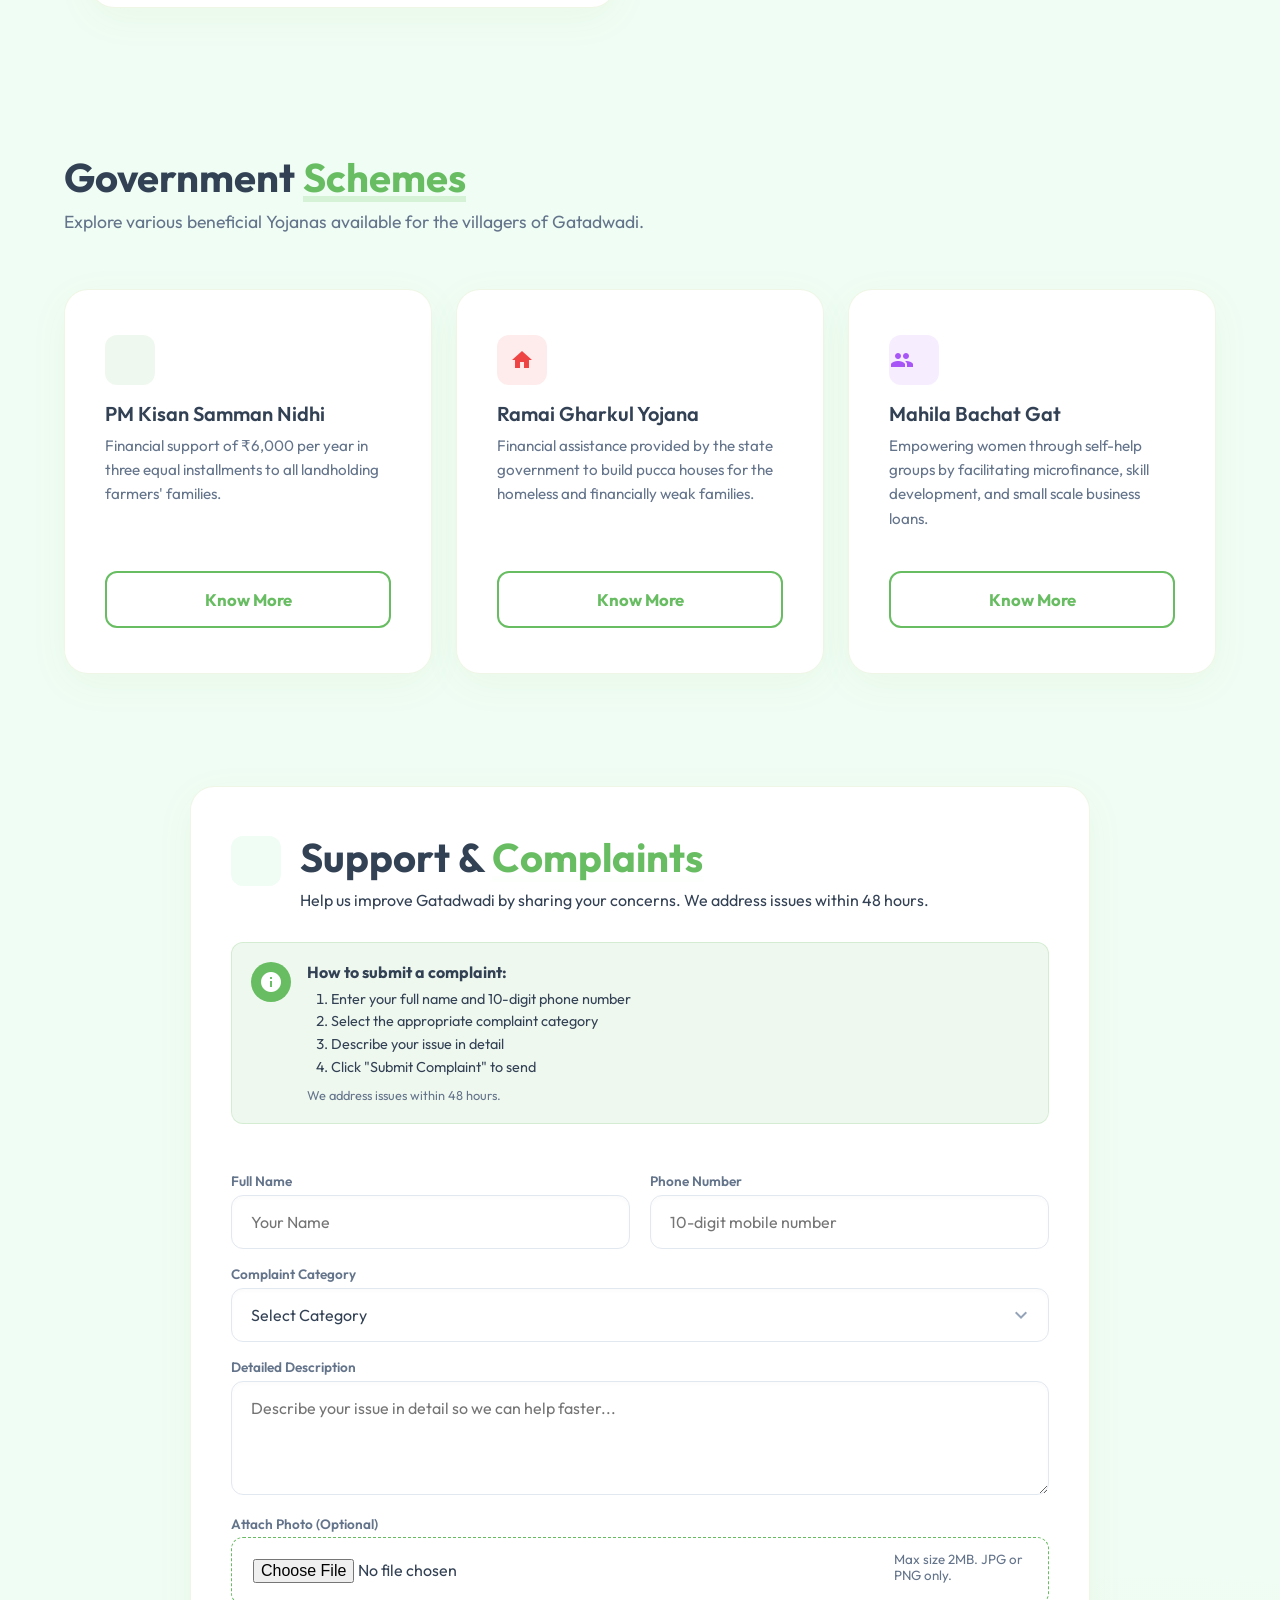
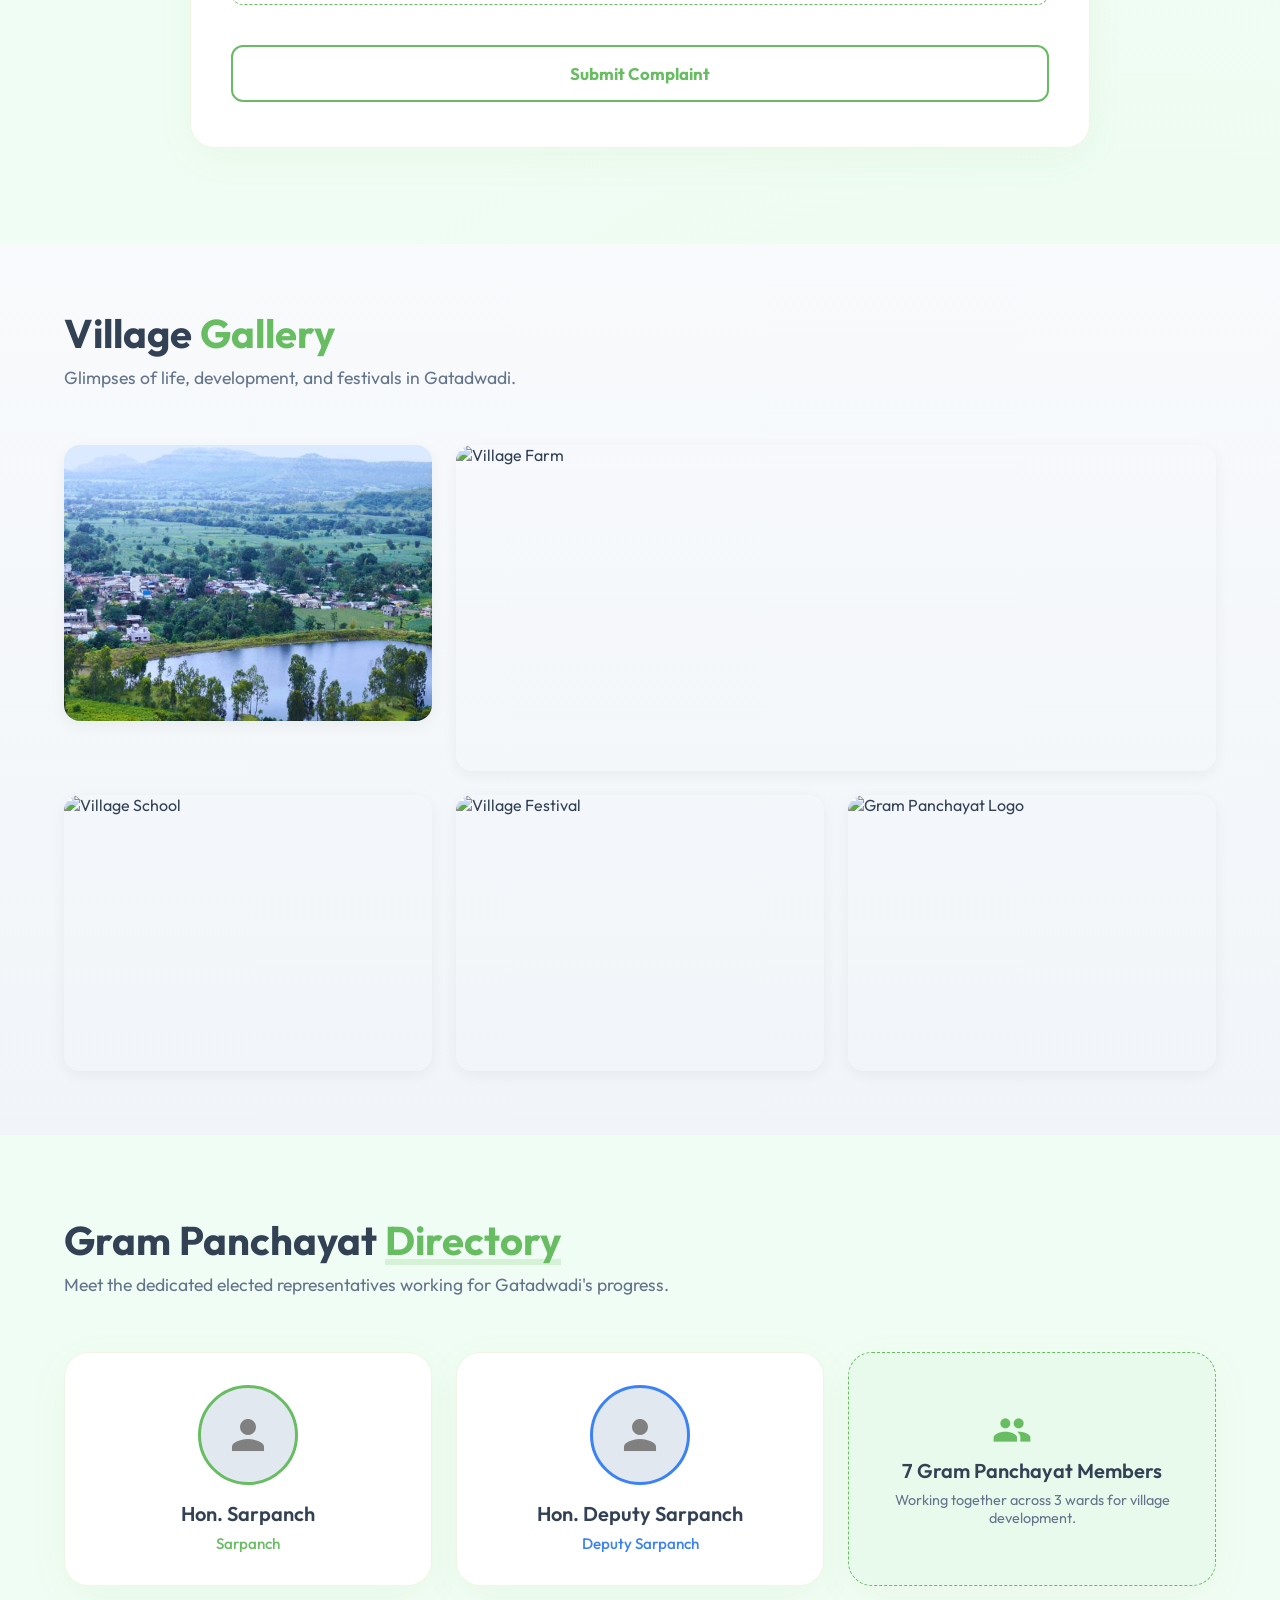
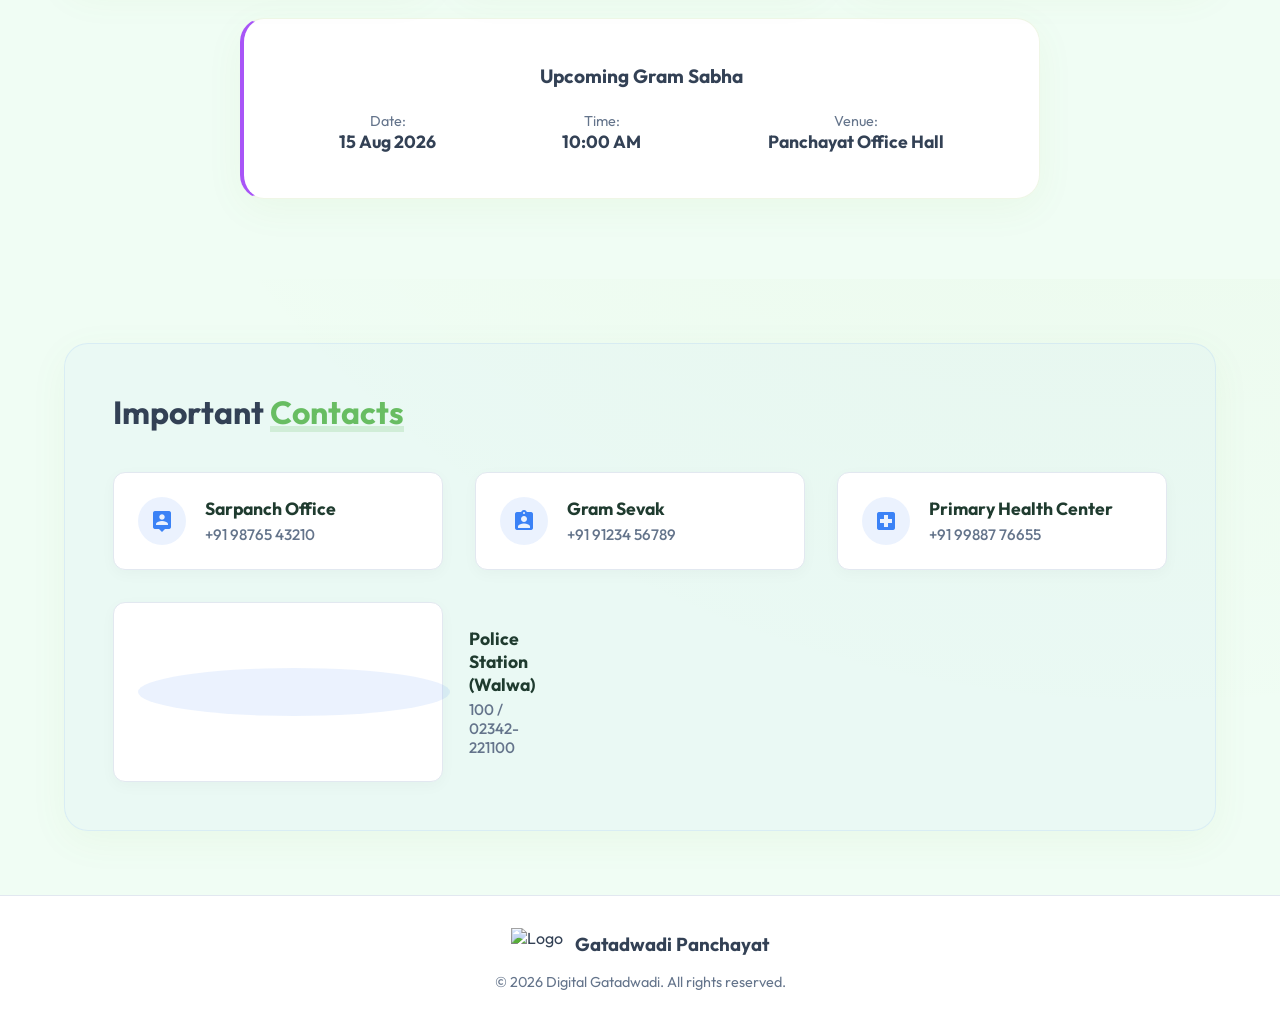
==== commit 2ba3837a: "feat: Add UPI Payment Modal, Mobile Responsive fixes, WhatsApp Voice Help integration" ====
--- a/index.html
+++ b/index.html
@@ -552,6 +552,13 @@
             <p id="toastMessage" data-i18n="toastSuccessMessage">Your request has been processed.</p>
         </div>
     </div>
+
+    <!-- WhatsApp Voice Help (Bottom Left) -->
+    <a href="https://wa.me/919876543210?text=Namaskar%20Gram%20Panchayat,%20I%20need%20help." target="_blank"
+        class="whatsapp-fab pulse-glow"
+        style="position: fixed; bottom: 1.5rem; left: 1.5rem; background: #25D366; color: white; width: 60px; height: 60px; border-radius: 50%; display: flex; align-items: center; justify-content: center; box-shadow: 0 4px 15px rgba(37, 211, 102, 0.4); z-index: 1000; text-decoration: none; transition: transform 0.3s ease;">
+        <span class="material-icons" style="font-size: 32px;">support_agent</span>
+    </a>
 
     <!-- Floating Action Button (Emergency SOS) -->
     <div class="fab-container">
@@ -579,6 +586,52 @@
             <span class="material-icons">sos</span>
         </button>
     </div>
+    <!-- Payment QR Modal -->
+    <div id="paymentModal" class="modal-overlay hidden"
+        style="position: fixed; top: 0; left: 0; width: 100%; height: 100%; background: rgba(0,0,0,0.6); backdrop-filter: blur(5px); z-index: 2000; display: flex; align-items: center; justify-content: center; opacity: 0; transition: opacity 0.3s ease;">
+        <div class="modal-content glass-card"
+            style="width: 90%; max-width: 400px; padding: 2rem; position: relative; text-align: center; transform: translateY(20px); transition: transform 0.3s ease;">
+            <button id="closePaymentModal" type="button"
+                style="position: absolute; top: 15px; right: 15px; background: none; border: none; cursor: pointer; color: var(--text-muted);"><span
+                    class="material-icons">close</span></button>
+            <h3 id="paymentModalTitle" style="color: var(--primary-dark); margin-bottom: 0.5rem; font-size: 1.4rem;">Pay
+                Bill</h3>
+            <p id="paymentModalAmount"
+                style="font-size: 1.8rem; font-weight: 800; color: var(--button-green); margin-bottom: 1.5rem;">₹ 0</p>
+
+            <div
+                style="background: white; padding: 10px; border-radius: 12px; display: inline-block; margin-bottom: 1.5rem; border: 1px solid var(--border-light); box-shadow: 0 4px 15px rgba(0,0,0,0.05);">
+                <img id="paymentModalQR" src="" alt="UPI QR Code"
+                    style="width: 200px; height: 200px; object-fit: contain; border-radius: 8px;">
+            </div>
+
+            <p style="font-size: 0.9rem; color: var(--text-muted); margin-bottom: 1rem;">Or pay directly via app:</p>
+
+            <div style="display: flex; gap: 10px; justify-content: center; margin-bottom: 1.5rem;">
+                <button id="btnGpay" class="upi-app-btn" type="button"
+                    style="flex: 1; padding: 10px; border-radius: 8px; border: 1px solid #e2e8f0; background: white; cursor: pointer; display: flex; flex-direction: column; align-items: center; gap: 5px; transition: all 0.2s;">
+                    <img src="https://upload.wikimedia.org/wikipedia/commons/thumb/c/c1/Google_%22G%22_logo.svg/768px-Google_%22G%22_logo.svg.png"
+                        width="24" alt="GPay">
+                    <span style="font-size: 0.75rem; font-weight: 600;">GPay</span>
+                </button>
+                <button id="btnPhonepe" class="upi-app-btn" type="button"
+                    style="flex: 1; padding: 10px; border-radius: 8px; border: 1px solid #e2e8f0; background: white; cursor: pointer; display: flex; flex-direction: column; align-items: center; gap: 5px; transition: all 0.2s;">
+                    <img src="https://download.logo.wine/logo/PhonePe/PhonePe-Logo.wine.png" width="24"
+                        style="object-fit: cover; height: 24px;" alt="PhonePe">
+                    <span style="font-size: 0.75rem; font-weight: 600;">PhonePe</span>
+                </button>
+                <button id="btnPaytm" class="upi-app-btn" type="button"
+                    style="flex: 1; padding: 10px; border-radius: 8px; border: 1px solid #e2e8f0; background: white; cursor: pointer; display: flex; flex-direction: column; align-items: center; gap: 5px; transition: all 0.2s;">
+                    <img src="https://upload.wikimedia.org/wikipedia/commons/2/24/Paytm_Logo_%28standalone%29.svg"
+                        width="34" alt="Paytm">
+                    <span style="font-size: 0.75rem; font-weight: 600;">Paytm</span>
+                </button>
+            </div>
+
+            <button id="btnConfirmPayment" class="solid-btn-green" type="button"
+                style="width: 100%; margin-top: 0; padding: 12px; border-radius: 8px;">I have made the payment</button>
+        </div>
+    </div>
 
     <script src="script.js"></script>
 </body>
--- a/styles.css
+++ b/styles.css
@@ -997,6 +997,10 @@
     transform: scale(1.1);
 }
 
+.whatsapp-fab:hover {
+    transform: scale(1.1) !important;
+}
+
 .fab .material-icons {
     font-size: 28px;
 }
@@ -1047,6 +1051,11 @@
     font-size: 0.9rem;
 }
 
+/* Utility Classes */
+.hidden {
+    display: none !important;
+}
+
 /* Responsive */
 @media (max-width: 900px) {
     .hero {
@@ -1091,4 +1100,14 @@
         height: 50px;
         width: 50px;
     }
+
+    /* Mobile Responsive Grid Fixes */
+    .bento-grid {
+        grid-template-columns: 1fr;
+        gap: 1.5rem;
+    }
+
+    .glass-card {
+        padding: 2rem 1.5rem;
+    }
 }
